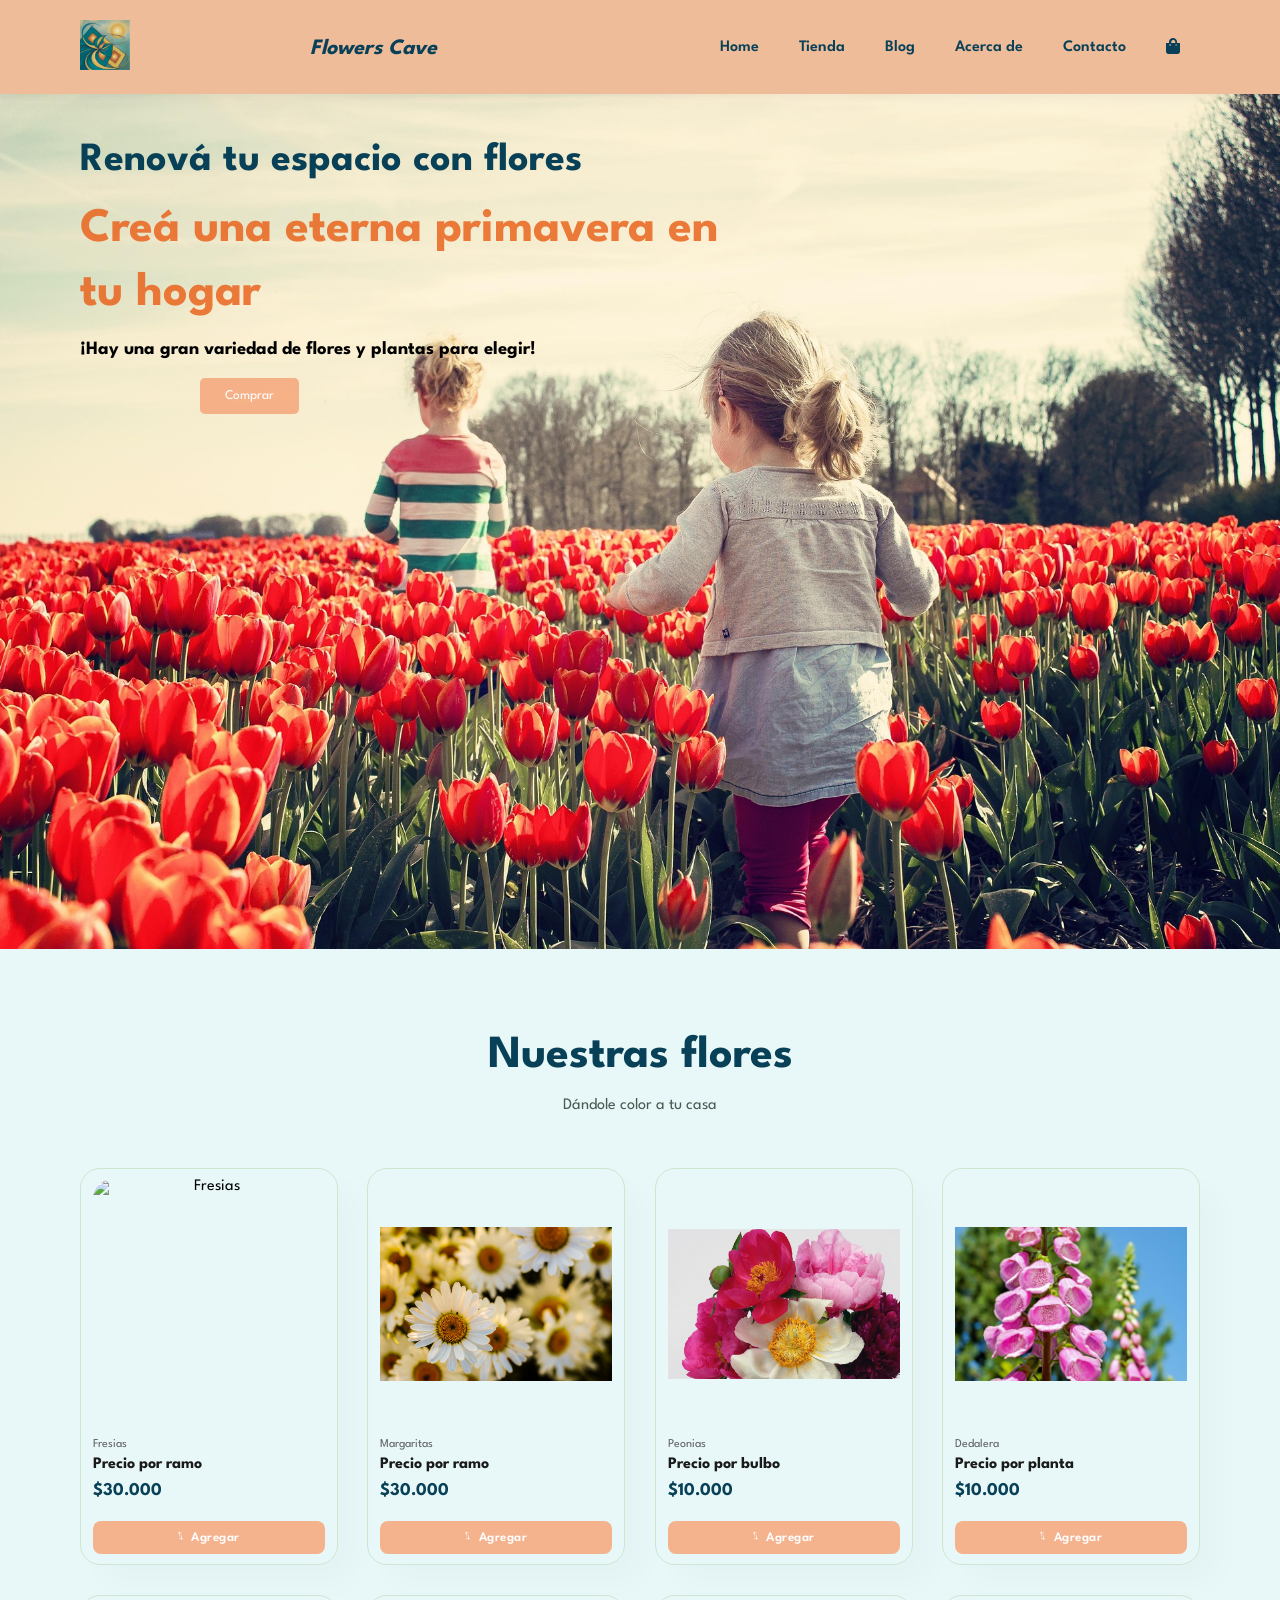
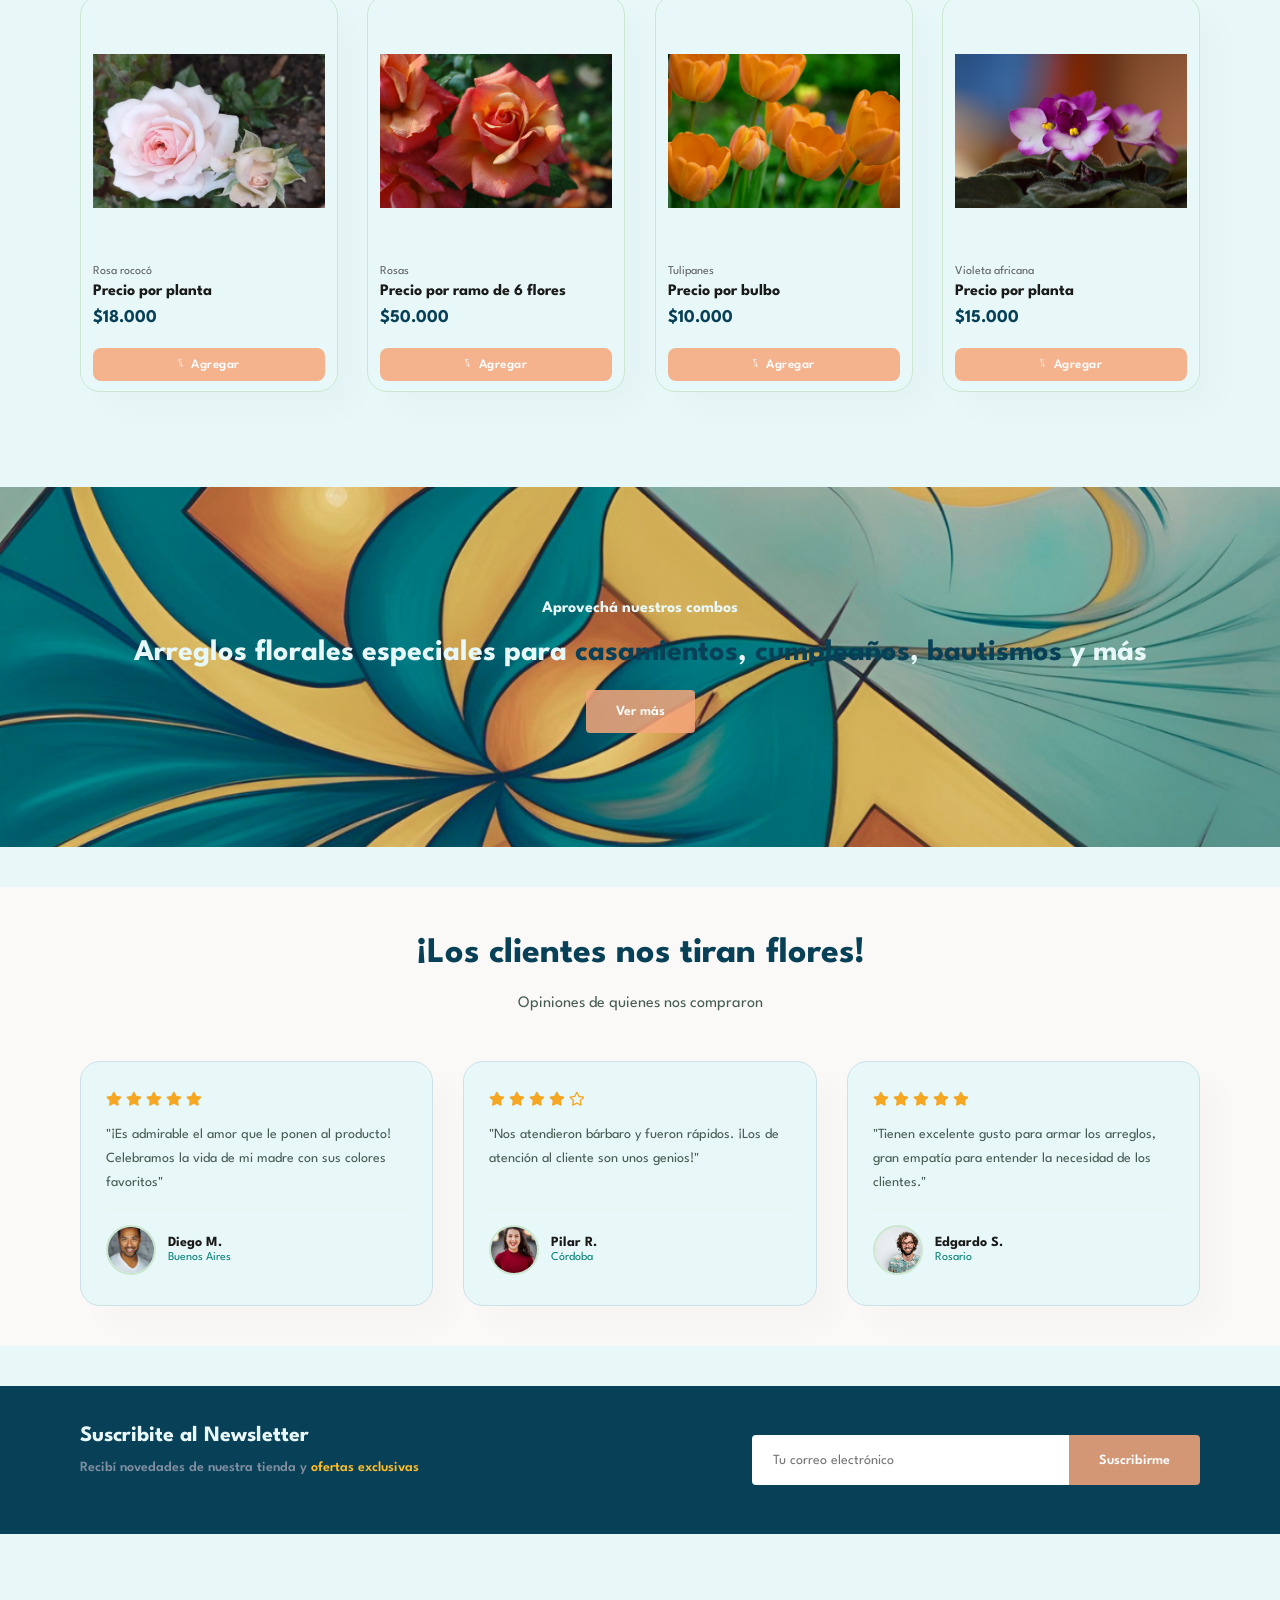
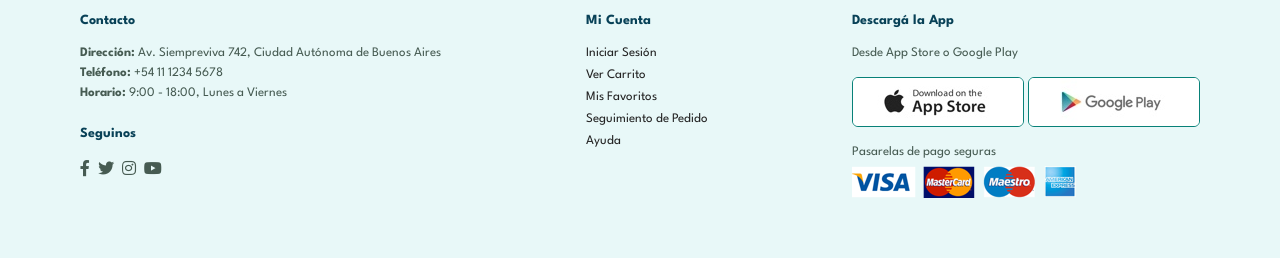
==== index.html @ ef6fa37e "Bueno, mil cambios y mil cosas por arreglar. Voy subiendo parcialmente para que no se pierda" ====
<!DOCTYPE html>
<html lang="es">

<head>
    <meta charset="UTF-8">
    <meta http-equiv="X-UA-Compatible" content="IE=edge">
    <meta name="viewport" content="width=device-width, initial-scale=1.0">
    <link rel="shortcut icon" href="img/favicon_io/favicon-32x32.png" type="image/x-icon">
    <title>Flowers Cave</title>
    <!-- Font Awesome: librería de íconos -->
    <link rel="stylesheet" href="https://pro.fontawesome.com/releases/v5.10.0/css/all.css" />
    <!-- Hoja de estilos principal -->
    <link rel="stylesheet" href="styles.css">
</head>

<body>

    <!-- ==================== HEADER ==================== -->
    <!-- Barra de navegación fija en la parte superior -->
    <header class="header">
        <a href="#">
            <img src="img/solazo.png" class="logo" alt="imagen de sol y viento creada por mm" width="50px" height="50px">
        </a>
        <h2 class="logo-text">Flowers Cave</h2>
        <div>
            <ul id="navbar" class="navbar">
                <li><a href="">Home</a></li>
                <li><a href="#">Tienda</a></li>
                <li><a href="">Blog</a></li>
                <li><a href="">Acerca de</a></li>
                <li><a href="pages/contacto.html">Contacto</a></li>
                <li>
                    <!-- Ícono del carrito de compras -->
                    <a href="./pages/carrito.html">
                        <i class="fa fa-shopping-bag" aria-hidden="true"></i>
                    </a>
                </li>
                <!-- Botón para cerrar el menú en versión mobile -->
                <a href="#" id="close" class="close">
                    <i class="far fa-times" aria-hidden="true"></i>
                </a>
            </ul>
        </div>
        <!-- Versión mobile: ícono hamburguesa -->
        <div class="mobile">
            <a href="pages/carrito.html">
                <i class="fa fa-shopping-bag" aria-hidden="true"></i>
            </a>
            <i id="bar" class="fas fa-outdent"></i>
        </div>
    </header>

    <main>

        <!-- ==================== PORTADA ==================== -->
        <!-- Sección principal con imagen de fondo y llamada a la acción -->
        <section class="portada">
            <div class="portada-content">
                <h2>Renová tu espacio con flores </h2>
                <h1>Creá una eterna primavera en tu hogar</h1>
                <h3>¡Hay una gran variedad de flores y plantas para elegir!</h3>
                <button>Comprar</button>
            </div>
        </section>

        <!-- ==================== PRODUCTOS ==================== -->
        <!-- Sección de productos destacados usando Flexbox -->
        <section class="section-productos section-p1">
            <h2>Nuestras flores</h2>
            <p>Dándole color a tu casa</p>
            <div class="productos-container">

                <!-- Card de producto -->
                <div class="producto">
                    <img src="img/productos/fresia.jpg" alt="Fresias">
                    <div class="producto-descripcion">
                        <span>Fresias</span>
                        <h5>Precio por ramo</h5>
                        <h4>$30.000</h4>
                    </div>
                    <a href="#" class="carrito">
                        <i class="fal fa-shopping-cart"></i> Agregar
                    </a>
                </div>

                <div class="producto">
                    <img src="img/productos/nargaritas.jpg" alt="Margaritas">
                    <div class="producto-descripcion">
                        <span>Margaritas</span>
                        <h5>Precio por ramo</h5>
                        <h4>$30.000</h4>
                    </div>
                    <a href="#" class="carrito">
                        <i class="fal fa-shopping-cart"></i> Agregar
                    </a>
                </div>

                <div class="producto">
                    <img src="img/productos/peonia.jpg" alt="Peonias">
                    <div class="producto-descripcion">
                        <span>Peonias</span>
                        <h5>Precio por bulbo</h5>
                        <h4>$10.000</h4>
                    </div>
                    <a href="#" class="carrito">
                        <i class="fal fa-shopping-cart"></i> Agregar
                    </a>
                </div>

                <div class="producto">
                    <img src="img/productos/dedalera.jpg" alt="flores dedalera">
                    <div class="producto-descripcion">
                        <span>Dedalera</span>
                        <h5>Precio por planta</h5>
                        <h4>$10.000</h4>
                    </div>
                    <a href="#" class="carrito">
                        <i class="fal fa-shopping-cart"></i> Agregar
                    </a>
                </div>

                <div class="producto">
                    <img src="img/productos/roquis1.png" alt="Rosas rococo">
                    <div class="producto-descripcion">
                        <span>Rosa rococó</span>
                        <h5>Precio por planta</h5>
                        <h4>$18.000</h4>
                    </div>
                    <a href="#" class="carrito">
                        <i class="fal fa-shopping-cart"></i> Agregar
                    </a>
                </div>

                <div class="producto">
                    <img src="img/productos/rosas.jpg" alt="Rosas">
                    <div class="producto-descripcion">
                        <span>Rosas</span>
                        <h5>Precio por ramo de 6 flores</h5>
                        <h4>$50.000</h4>
                    </div>
                    <a href="#" class="carrito">
                        <i class="fal fa-shopping-cart"></i> Agregar
                    </a>
                </div>

                <div class="producto">
                    <img src="img/productos/tulips.jpg" alt="Tulipanes">
                    <div class="producto-descripcion">
                        <span>Tulipanes</span>
                        <h5>Precio por bulbo</h5>
                        <h4>$10.000</h4>
                    </div>
                    <a href="#" class="carrito">
                        <i class="fal fa-shopping-cart"></i> Agregar
                    </a>
                </div>

                <div class="producto">
                    <img src="img/productos/violetaaf.jpg" alt="Violeta africana">
                    <div class="producto-descripcion">
                        <span>Violeta africana</span>
                        <h5>Precio por planta</h5>
                        <h4>$15.000</h4>
                    </div>
                    <a href="#" class="carrito">
                        <i class="fal fa-shopping-cart"></i> Agregar
                    </a>
                </div>

            </div>
        </section>

        <!-- ==================== BANNER ==================== -->
        <!-- Sección promocional con imagen de fondo -->
        <section class="banner section-m1">
            <h4>Aprovechá nuestros combos</h4>
            <h2>Arreglos florales especiales para <span>casamientos</span>, <span>cumpleaños</span>, <span>bautismos</span> y más</h2>
            <button>Ver más</button>
        </section>

        <!-- ==================== RESEÑAS ==================== -->
        <!-- Sección de opiniones de clientes usando CSS Grid (3 columnas) -->
        <section class="section-resenias section-p1 section-m1">
            <h2>¡Los clientes nos tiran flores!</h2>
            <p>Opiniones de quienes nos compraron</p>
            <div class="resenias-container">

                <div class="resenia-card">
                    <div class="resenia-estrellas">
                        <i class="fas fa-star"></i>
                        <i class="fas fa-star"></i>
                        <i class="fas fa-star"></i>
                        <i class="fas fa-star"></i>
                        <i class="fas fa-star"></i>
                    </div>
                    <p>"¡Es admirable el amor que le ponen al producto! Celebramos la vida de mi madre con sus colores favoritos"</p>
                    <div class="resenia-autor">
                        <img src="img/people/5.png" alt="Diego M.">
                        <div>
                            <h5>Diego M.</h5>
                            <span>Buenos Aires</span>
                        </div>
                    </div>
                </div>

                <div class="resenia-card">
                    <div class="resenia-estrellas">
                        <i class="fas fa-star"></i>
                        <i class="fas fa-star"></i>
                        <i class="fas fa-star"></i>
                        <i class="fas fa-star"></i>
                        <i class="far fa-star"></i>
                    </div>
                    <p>"Nos atendieron bárbaro y fueron rápidos. ¡Los de atención al cliente son unos genios!"</p>
                    <div class="resenia-autor">
                        <img src="img/people/4.png" alt="Pilar R.">
                        <div>
                            <h5>Pilar R.</h5>
                            <span>Córdoba</span>
                        </div>
                    </div>
                </div>

                <div class="resenia-card">
                    <div class="resenia-estrellas">
                        <i class="fas fa-star"></i>
                        <i class="fas fa-star"></i>
                        <i class="fas fa-star"></i>
                        <i class="fas fa-star"></i>
                        <i class="fas fa-star"></i>
                    </div>
                    <p>"Tienen excelente gusto para armar los arreglos, gran empatía para entender la necesidad de los clientes."</p>
                    <div class="resenia-autor">
                        <img src="img/people/6.png" alt="Edgardo S.">
                        <div>
                            <h5>Edgardo S.</h5>
                            <span>Rosario</span>
                        </div>
                    </div>
                </div>

            </div>
        </section>

                <!-- ==================== NEWSLETTER ==================== -->
        <!-- Sección de suscripción por email -->
        <section class="newsletter section-p1 section-m1">
            <div class="newstext">
                <h4>Suscribite al Newsletter</h4>
                <p>Recibí novedades de nuestra tienda y <span>ofertas exclusivas</span></p>
            </div>
            <div class="form">
                <input type="text" placeholder="Tu correo electrónico">
                <button>Suscribirme</button>
            </div>
        </section>

    </main>

    <!-- ==================== FOOTER ==================== -->
    <!-- Pie de página con información de contacto y enlaces -->
    <footer class="section-p1">
        <div class="col">
            <h4>Contacto</h4>
            <p><strong>Dirección:</strong> Av. Siempreviva 742, Ciudad Autónoma de Buenos Aires</p>
            <p><strong>Teléfono:</strong> +54 11 1234 5678</p>
            <p><strong>Horario:</strong> 9:00 - 18:00, Lunes a Viernes</p>
            <div class="follow">
                <h4>Seguinos</h4>
                <div class="icon">
                    <i class="fab fa-facebook-f"></i>
                    <i class="fab fa-twitter"></i>
                    <i class="fab fa-instagram"></i>
                    <i class="fab fa-youtube"></i>
                </div>
            </div>
        </div>
        <div class="col">
            <h4>Mi Cuenta</h4>
            <a href="#">Iniciar Sesión</a>
            <a href="#">Ver Carrito</a>
            <a href="#">Mis Favoritos</a>
            <a href="#">Seguimiento de Pedido</a>
            <a href="#">Ayuda</a>
        </div>
        <div class="col install">
            <h4>Descargá la App</h4>
            <p>Desde App Store o Google Play</p>
            <div class="row">
                <img src="img/pay/app.jpg" alt="App Store">
                <img src="img/pay/play.jpg" alt="Google Play">
            </div>
            <p>Pasarelas de pago seguras</p>
            <img src="img/pay/pay.png" alt="Métodos de Pago">
        </div>
    </footer>

</body>

</html>
---- styles.css ----
/* ============================================================
   ESTILOS GENERALES
   Fuente, reset de márgenes, paddings y tamaños base
   ============================================================ */

/* Google Fonts - Fuente principal del proyecto */
@import url("https://fonts.googleapis.com/css2?family=Spartan:wght@100;200;300;400;500;600;700;800;900&display=swap");

/* Reset general: elimina márgenes y paddings por defecto del navegador */
* {
    margin: 0;
    padding: 0;
    box-sizing: border-box;
    font-family: "Spartan", sans-serif;
}

html {
    scroll-behavior: smooth;
}

/* Tipografía base */
h1 {
    font-size: 50px;
    line-height: 64px;
    color: #084157;
}

h2 {
    font-size: 46px;
    line-height: 54px;
    color: #084157;
}

h4 {
    font-size: 20px;
    color: #084157;
}

h6 {
    font-weight: 700;
    font-size: 12px;
}

p {
    font-size: 16px;
    color: #465b52;
    margin: 15px 0 20px 0;
}

body {
    width: 100%;
    background-color: #e8f8f8;
}

/* Clases utilitarias de espaciado reutilizadas en varias secciones */
.section-p1 {
    padding: 40px 80px;
}

.section-m1 {
    margin: 40px 0;
}


/* ============================================================
   HEADER Y NAVEGACIÓN
   Barra superior fija con logo y menú
   ============================================================ */

.header {
    display: flex;
    align-items: center;
    justify-content: space-between;
    padding: 20px 80px;
    background-color: #efbc9a;
    box-shadow: 0 5px 15px rgba(0, 0, 0, 0.06);
    /* El header queda fijo en la parte superior al hacer scroll */
    z-index: 999;
    position: sticky;
    top: 0;
    left: 0;
}
.header .logo-text {
    width: 200px;
    height: 50px;
    justify-content: start;
    align-items: start;
    font-size: 22px;
    font-weight: 700;       
    margin-right: 10px; 
    font-style: italic;
}


/* Lista de navegación horizontal */
.navbar {
    display: flex;
    align-items: center;
    justify-content: center;
}

.navbar li {
    list-style: none;
    padding: 0 20px;
}

.navbar a {
    text-decoration: none;
    font-size: 16px;
    font-weight: 600;
    color: #084157;
    transition: 0.3s ease;
}

.navbar a:hover {
    color: #faf3e0;
}

/* Botón hamburguesa - oculto en desktop, visible en mobile */
.mobile {
    display: none;
    align-items: center;
}

/* Botón cerrar menú mobile */
.close {
    display: none;
}

/* Responsive: menú deslizante desde la derecha en pantallas pequeñas */
@media (max-width: 925px) {
    .header {
        padding: 15px 20px;
    }
    .header .logo-text {
        font-size: 18px;
        display: block;
    }
}
@media (max-width: 799px) {
    .header {
        padding: 15px 20px;
    }
    .header .logo-text {
        font-size: 18px;
        display: block;
    }
    .navbar {
        display: flex;
        flex-direction: column;
        align-items: flex-start;
        justify-content: flex-start;
        position: fixed;
        top: 0;
        right: -300px;
        height: 100vh;
        width: 300px;
        background-color: #e3e6f3;
        box-shadow: 0 40px 60px rgba(0, 0, 0, 0.1);
        padding: 80px 0 0 10px;
        transition: 0.3s;
    }

    .navbar li {
        margin-bottom: 25px;
    }

    .mobile {
        display: flex;
        align-items: center;
    }

    .mobile i {
        color: #084157;
        font-size: 24px;
        padding-left: 20px;
    }

    /* Clase que se agrega con JS para mostrar el menú */
    .active {
        right: 0px;
    }

    .close {
        display: initial;
        position: absolute;
        top: 30px;
        left: 30px;
        color: #222;
        font-size: 24px;
    }
}
@media (max-width: 576px) {
    .header {
        padding: 15px 20px;
    }
    .header .logo-text {
        font-size: 18px;
        display: block;
    }
}



/* ============================================================
   PORTADA
   Sección principal con imagen de fondo y texto destacado
   ============================================================ */

.portada {
    background-image: url('img/portada.jpg');
    display: flex;
    align-items: flex-start;
    justify-content: flex-start;
    height: 95vh;
    width: 100%;
    background-size: cover;
    background-position: top 5% center;
    padding: 40px 80px 0px 80px;
    margin-bottom: 40px;
}

.portada .portada-content {
    width: 60%;
    display: flex;
    flex-direction: column;
    align-items: flex-start;
    text-align: left;
    z-index: 1;
}

.portada .portada-content h4 {
    color: #cd8c14;
    margin-bottom: 10px;
    font-size: 1rem;
}

.portada .portada-content h2 {
    color: #084157;
    font-size: 2.5rem;
    margin-bottom: 10px;
}

.portada .portada-content h1 {
    color: #e9651eda;
    font-size: 3rem;
    margin-bottom: 15px;
}

.portada .portada-content p {
    color: #555;
    margin-bottom: 20px;
}

.portada .portada-content button {
    background-color: #f6a67bda;
    color: white;
    margin-top: 20px;
    margin-left: 120px;
    border: none;
    padding: 12px 25px;
    border-radius: 5px;
    cursor: pointer;
    transition: background-color 0.3s ease;
}

.portada .portada-content button:hover {
    background-color: #faf3e0;
}

/* Responsive Portada */
@media (max-width: 1200px) {
    .portada { padding: 0 60px; }
    .portada .portada-content { width: 55%; }
}

@media (max-width: 992px) {
    .portada { height: 85vh; padding: 0 60px; }
    .portada .portada-content { width: 60%; }
    .portada .portada-content h1 { font-size: 2.5rem; }
    .portada .portada-content h2 { font-size: 2.2rem; }
    .portada .portada-content p { font-size: 0.9rem; }
}

@media (max-width: 768px) {
    .portada {
        height: 70vh;
        padding: 0 40px;
        justify-content: center;
        background-position: top center;
    }
    .portada .portada-content {
        width: 80%;
        align-items: center;
        text-align: center;
    }
    .portada .portada-content h4 { font-size: 0.9rem; }
    .portada .portada-content h2 { font-size: 1.8rem; }
    .portada .portada-content h1 { font-size: 2.2rem; }
}

@media (max-width: 576px) {
    .portada { height: 60vh; padding: 0 20px; background-position: 55% center; }
    .portada .portada-content { width: 100%; }
    .portada .portada-content h4 { font-size: 0.8rem; }
    .portada .portada-content h2 { font-size: 1.5rem; }
    .portada .portada-content h1 { font-size: 1.8rem; margin-bottom: 10px; }
    .portada .portada-content p { font-size: 0.8rem; margin-bottom: 15px; }
    .portada .portada-content button { padding: 10px 20px; font-size: 0.9rem; }
}


/* ============================================================
   SECCIÓN PRODUCTOS
   Grilla de cards con imagen, descripción y precio
   Usa Flexbox para distribuir los productos
   ============================================================ */

.section-productos {
    text-align: center;
}

/* Contenedor Flexbox de las cards */
.section-productos .productos-container {
    display: flex;
    justify-content: space-between;
    padding-top: 20px;
    flex-wrap: wrap;
}

/* Card individual de producto */
.section-productos .productos-container .producto {
    width: 23%;
    min-width: 250px;
    margin: 15px 0;
    padding: 10px 12px;
    border-radius: 20px;
    border: 1px solid #cce7d0;
    cursor: pointer;
    box-shadow: 20px 20px 30px rgba(0, 0, 0, 0.02);
    transition: 0.8s ease;
    position: relative;
    display: flex;
    flex-direction: column;
}

.section-productos .productos-container .producto img {
    width: 100%;
    border-radius: 20px;
    height: 250px;
    object-fit: contain;
    display: block;
}

/* Descripción dentro de la card */
.section-productos .productos-container .producto .producto-descripcion {
    text-align: start;
    padding: 10px 0;
    min-height: 80px;
    display: flex;
    flex-direction: column;
    justify-content: flex-start;
    flex-grow: 1;
}

.section-productos .productos-container .producto .producto-descripcion span {
    color: #606063;
    font-size: 12px;
}

.section-productos .productos-container .producto .producto-descripcion h5 {
    padding-top: 7px;
    color: #1a1a1a;
    font-size: 16px;
}

/* Precio del producto */
.section-productos .productos-container .producto .producto-descripcion h4 {
    padding-top: 7px;
    font-size: 18px;
    font-weight: 700;
    color: #084157;
    margin-top: auto;
}

/* Efecto hover en la card */
.section-productos .productos-container .producto:hover {
    box-shadow: 20px 20px 30px rgba(0, 0, 0, 0.15);
}

/* Botón agregar al carrito */
.section-productos .productos-container .producto .carrito {
    display: flex;
    align-items: center;
    justify-content: center;
    gap: 8px;
    width: 100%;
    padding: 10px 0;
    margin-top: 12px;
    border-radius: 8px;
    background-color: #f6a67bda;
    color: #fff;
    font-size: 13px;
    font-weight: 600;
    text-decoration: none;
    letter-spacing: 0.5px;
    transition: background-color 0.3s ease;
}

.section-productos .productos-container .producto .carrito:hover {
    background-color: #faf3e0;
}

/* Responsive Productos */
@media (max-width: 1200px) {
    .section-productos .productos-container { justify-content: space-around; }
    .section-productos .productos-container .producto { margin: 15px 10px; }
}

@media (max-width: 992px) {
    .section-productos h2 { font-size: 1.8rem; }
    .section-productos p { font-size: 0.9rem; }
    .section-productos .productos-container .producto { width: 30%; min-width: 220px; }
}

@media (max-width: 768px) {
    .section-productos .productos-container .producto { width: 45%; min-width: 200px; }
    .section-productos .productos-container { justify-content: space-between; }
}

@media (max-width: 576px) {
    .section-productos { padding: 20px 10px; }
    .section-productos h2 { font-size: 1.5rem; }
    .section-productos .productos-container .producto { width: 100%; min-width: unset; margin: 10px 0; }
    .section-productos .productos-container .producto .producto-descripcion h5 { font-size: 13px; }
}


/* ============================================================
   BANNER
   Sección con imagen de fondo y texto promocional
   ============================================================ */

.banner {
    width: 100%;
    height: 40vh;
    background-image: url(img/banner/solazo_largo.png);
    background-repeat: no-repeat;
    background-size: cover;
    background-position: center;
    display: flex;
    flex-direction: column;
    justify-content: center;
    align-items: center;
    text-align: center;
}

.banner h4 {
    color: #e8f8f8;
    font-size: 16px;
}

.banner h2 {
    color: #e8f8f8;
    font-size: 30px;
    padding: 10px 0;
}

.banner span {
    color: #084157;
}

.banner button {
    font-size: 14px;
    font-weight: 600;
    padding: 15px 30px;
    color: white;
    background-color: #f6a67bda;
    border-radius: 4px;
    cursor: pointer;
    border: none;
    outline: none;
    transition: 0.2s;
}

.banner button:hover {
    background: #faf3e0;
    color: #fff;
}
/* Responsive Banner */
@media (max-width: 1200px) {
    .banner { padding: 0 60px; }
    .banner h2 { font-size: 28px; }
}

@media (max-width: 992px) {
    .banner { height: 35vh; }
    .banner h2 { font-size: 26px; }
}

@media (max-width: 768px) {
    .banner { height: 30vh; padding: 0 20px; }
    .banner h4 { font-size: 14px; }
    .banner h2 { font-size: 22px; }
    .banner button { padding: 12px 20px; }
}

@media (max-width: 576px) {
    .banner { height: 30vh; }
    .banner h4 { font-size: 12px; }
    .banner h2 { font-size: 18px; }
    .banner button { padding: 10px 15px; font-size: 12px; }
}


/* ============================================================
   NEWSLETTER
   Sección de suscripción con fondo oscuro e input de email
   ============================================================ */

.newsletter {
    display: flex;
    justify-content: space-between;
    flex-wrap: wrap;
    align-items: center;
    background-image: url("img/banner/b14.png");
    background-repeat: no-repeat;
    background-position: 20% 30%;
    background-color: #084157;
}

.newsletter h4 {
    font-size: 22px;
    font-weight: 700;
    color: #e8f8f8;
}

.newsletter p {
    font-size: 14px;
    font-weight: 600;
    color: #818ea0;
}

.newsletter p span {
    color: #ffbd27;
}

/* Formulario de suscripción */
.newsletter .form {
    display: flex;
    width: 40%;
}

.newsletter .form input {
    height: 3.125rem;
    padding: 0 1.25rem;
    font-size: 14px;
    width: 100%;
    border: 1px solid transparent;
    border-radius: 4px 0 0 4px;
    outline: none;
}

.newsletter .form button {
    font-size: 14px;
    font-weight: 600;
    padding: 15px 30px;
    color: #fff;
    background-color: #f6a67bda;
    white-space: nowrap;
    border-radius: 0 4px 4px 0;
    cursor: pointer;
    border: none;
    outline: none;
    transition: 0.2s;
}
.newsletter .form button:hover {
    background-color: #faf3e0;
    color: #fff;
}
/* Responsive Newsletter */
@media (max-width: 1200px) {
    .newsletter { padding: 40px 60px; }
    .newsletter .form { width: 45%; }
}

@media (max-width: 992px) {
    .newsletter .form { width: 80%; }
}

@media (max-width: 768px) {
    .newsletter { flex-direction: column; align-items: flex-start; }
    .newsletter .newstext { margin-bottom: 20px; width: 100%; }
}

@media (max-width: 576px) {
    .newsletter { padding: 20px 10px; }
    .newsletter h4 { font-size: 18px; }
    .newsletter .form { width: 100%; }
    .newsletter .form button { padding: 12px 15px; }
}


/* ============================================================
   FOOTER
   Pie de página con columnas de información
   ============================================================ */

footer {
    display: flex;
    flex-wrap: wrap;
    justify-content: space-between;
}

footer .col {
    display: flex;
    flex-direction: column;
    align-items: flex-start;
    margin-bottom: 20px;
}

footer h4 {
    font-size: 14px;
    padding-bottom: 20px;
}

footer p {
    font-size: 13px;
    margin: 0 0 8px 0;
}

footer a {
    font-size: 13px;
    text-decoration: none;
    color: #222;
    margin-bottom: 10px;
}

footer .follow {
    margin-top: 20px;
}

footer .follow i {
    color: #465b52;
    padding-right: 4px;
    cursor: pointer;
}

/* Imágenes de tiendas de apps */
footer .install .row img {
    margin: 10px 0 15px 0;
    border: 1px solid #088178;
    border-radius: 6px;
}

footer .follow i:hover,
footer a:hover {
    color: #088178;
}

footer .copyright {
    width: 100%;
    text-align: center;
}

/* Responsive Footer */
@media (max-width: 1200px) {
    footer { padding: 40px 60px; }
    footer .col { padding-right: 20px; }
}

@media (max-width: 992px) {
    footer { padding: 40px 20px; }
    footer .col { width: 45%; margin-bottom: 25px; }
}

@media (max-width: 768px) {
    footer .col { width: 48%; }
    footer .copyright { margin-top: 20px; }
}

@media (max-width: 576px) {
    footer { flex-direction: column; }
    footer .col { width: 100%; margin-bottom: 30px; }
    footer .copyright { margin-top: 10px; font-size: 13px; }
}


/* ============================================================
   SECCIÓN RESEÑAS
   Opiniones de clientes usando CSS Grid de 3 columnas
   ============================================================ */

.section-resenias {
    text-align: center;
    background-color: #faf9f8;
}

.section-resenias h2 {
    font-size: 36px;
    color: #084157;
}

.section-resenias > p {
    color: #465b52;
    margin-bottom: 30px;
}

/* Grid de 3 columnas para las cards */
.resenias-container {
    display: grid;
    grid-template-columns: repeat(3, 1fr);
    gap: 30px;
    padding-top: 20px;
}

/* Card individual de reseña */
.resenia-card {
    background-color: #e8f8f8;
    border: 1px solid #cce0e7;
    border-radius: 20px;
    padding: 30px 25px;
    box-shadow: 20px 20px 30px rgba(0, 0, 0, 0.02);
    transition: 0.3s ease;
    text-align: left;
    display: flex;
    flex-direction: column;
    gap: 15px;
}

.resenia-card:hover {
    box-shadow: 20px 20px 30px rgba(0, 0, 0, 0.1);
    transform: translateY(-4px);
}

/* Estrellas de calificación */
.resenia-estrellas i {
    color: #f5a623;
    font-size: 14px;
}

.resenia-card > p {
    font-size: 14px;
    color: #465b52;
    line-height: 1.7;
    margin: 0;
    flex-grow: 1;
}

/* Datos del autor de la reseña */
.resenia-autor {
    display: flex;
    align-items: center;
    gap: 12px;
    border-top: 1px solid #e8f5e9;
    padding-top: 15px;
    margin-top: auto;
}

.resenia-autor img {
    width: 50px;
    height: 50px;
    border-radius: 50%;
    object-fit: cover;
    border: 2px solid #cce7d0;
}

.resenia-autor h5 {
    font-size: 14px;
    font-weight: 700;
    color: #1a1a1a;
    margin: 0;
}

.resenia-autor span {
    font-size: 12px;
    color: #088178;
}

/* Responsive Reseñas */
@media (max-width: 992px) {
    .resenias-container {
        grid-template-columns: repeat(2, 1fr);
    }
}

@media (max-width: 576px) {
    .section-resenias { padding: 20px 15px; }
    .section-resenias h2 { font-size: 26px; }
    .resenias-container {
        grid-template-columns: 1fr;
        gap: 20px;
    }
}
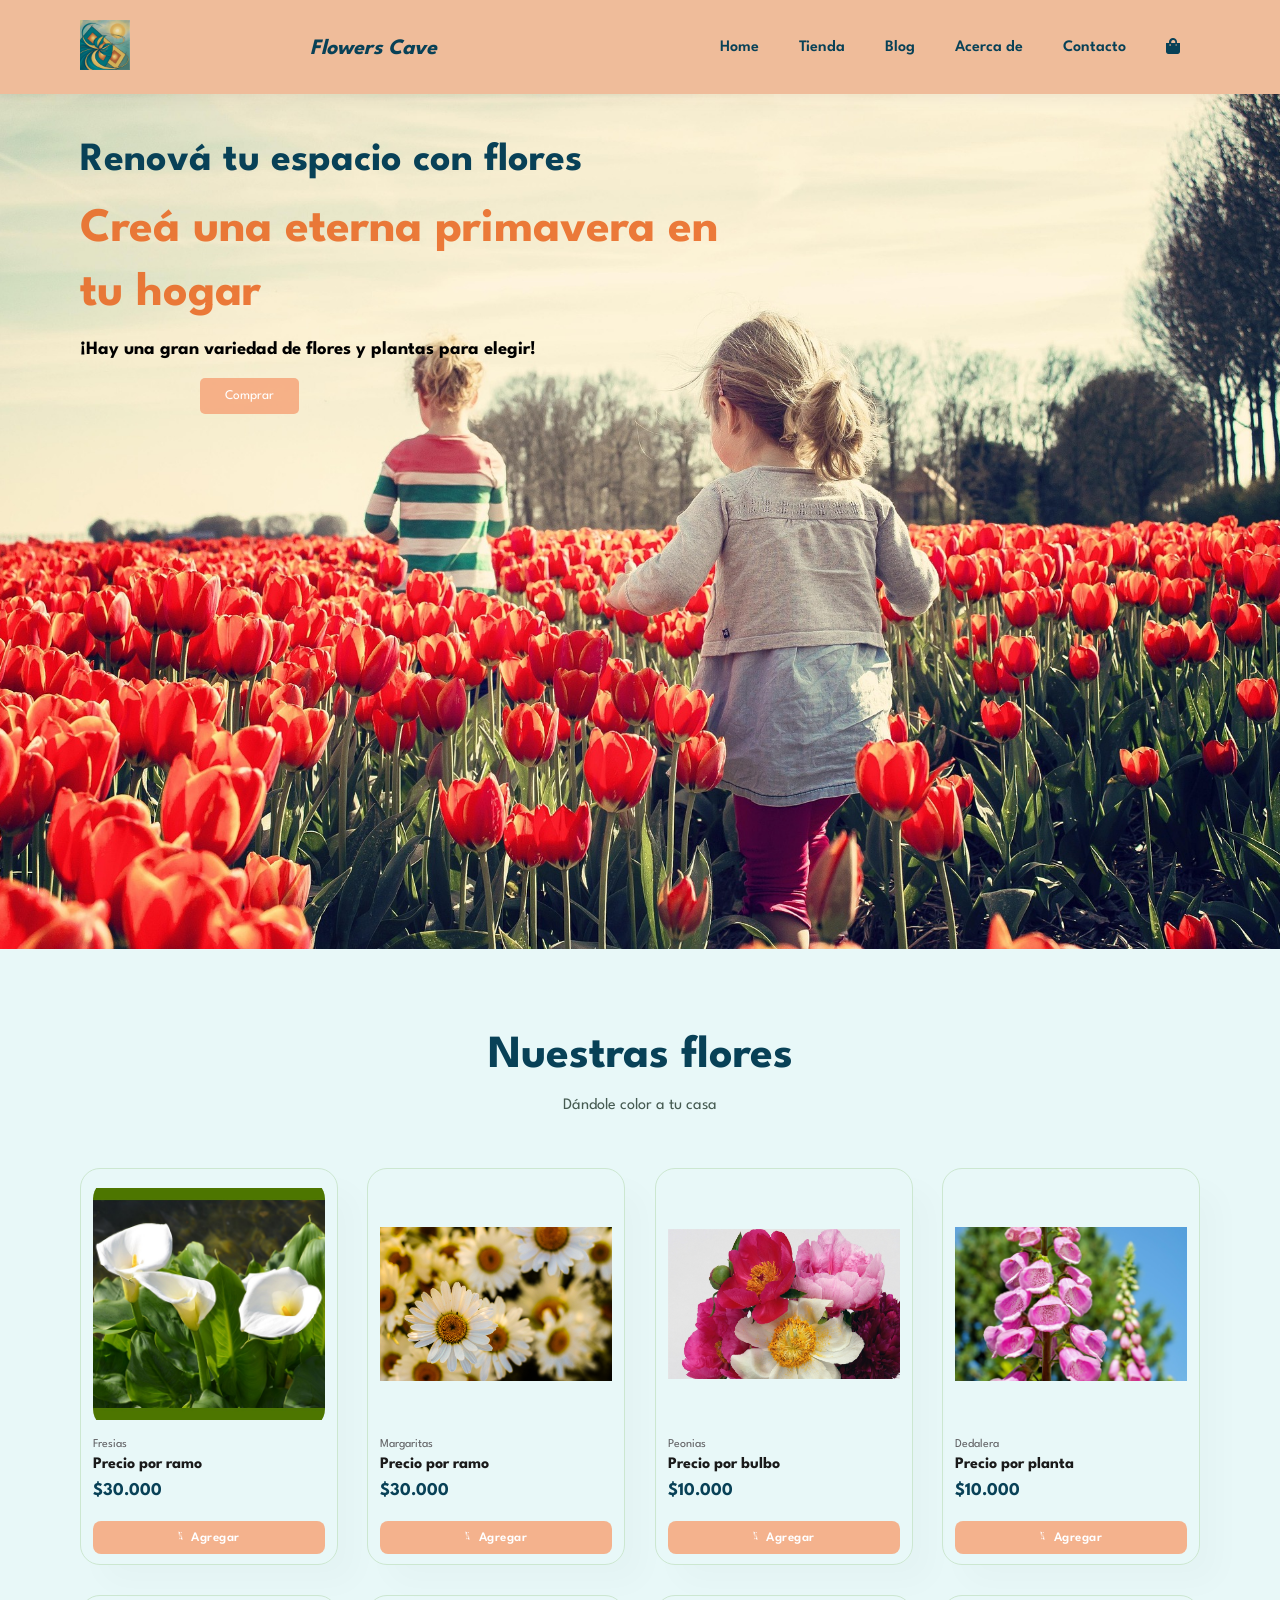
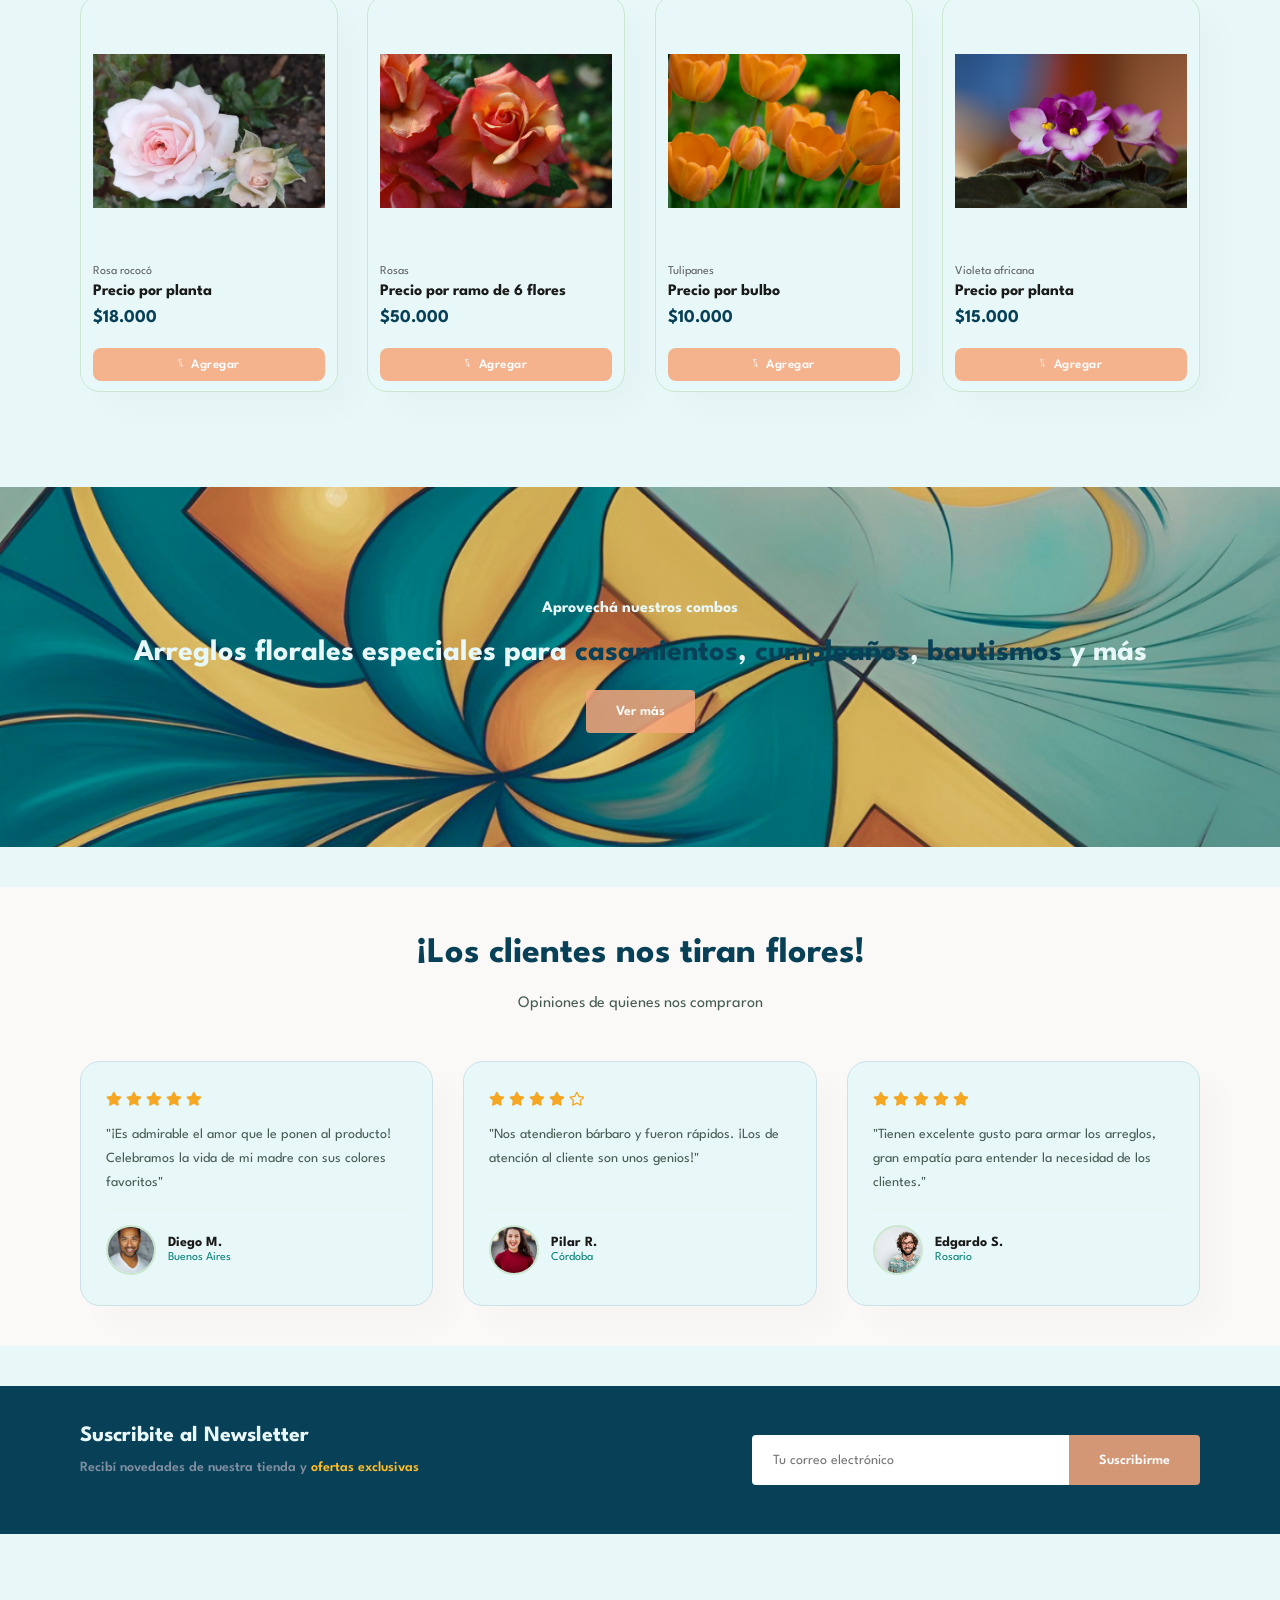
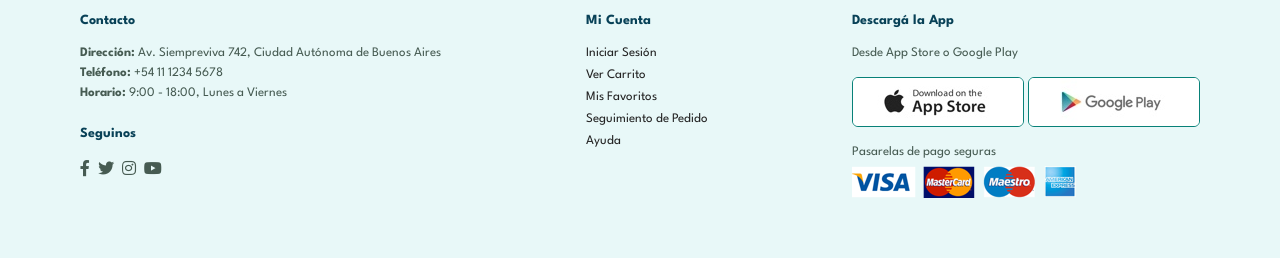
==== commit f1a349e9: "arreglando styles" ====
--- a/index.html
+++ b/index.html
@@ -72,7 +72,7 @@
 
                 <!-- Card de producto -->
                 <div class="producto">
-                    <img src="img/productos/fresia.jpg" alt="Fresias">
+                    <img src="img/productos/calas.jpg" alt="Fresias">
                     <div class="producto-descripcion">
                         <span>Fresias</span>
                         <h5>Precio por ramo</h5>
@@ -84,7 +84,7 @@
                 </div>
 
                 <div class="producto">
-                    <img src="img/productos/nargaritas.jpg" alt="Margaritas">
+                    <img src="img/productos/margaritas.jpg" alt="Margaritas">
                     <div class="producto-descripcion">
                         <span>Margaritas</span>
                         <h5>Precio por ramo</h5>
@@ -120,7 +120,7 @@
                 </div>
 
                 <div class="producto">
-                    <img src="img/productos/roquis1.png" alt="Rosas rococo">
+                    <img src="img/productos/rococo.png" alt="Rosas rococo">
                     <div class="producto-descripcion">
                         <span>Rosa rococó</span>
                         <h5>Precio por planta</h5>
@@ -144,7 +144,7 @@
                 </div>
 
                 <div class="producto">
-                    <img src="img/productos/tulips.jpg" alt="Tulipanes">
+                    <img src="img/productos/tulipanes.jpg" alt="Tulipanes">
                     <div class="producto-descripcion">
                         <span>Tulipanes</span>
                         <h5>Precio por bulbo</h5>
@@ -156,7 +156,7 @@
                 </div>
 
                 <div class="producto">
-                    <img src="img/productos/violetaaf.jpg" alt="Violeta africana">
+                    <img src="img/productos/violetas_africanas.jpg" alt="Violeta africana">
                     <div class="producto-descripcion">
                         <span>Violeta africana</span>
                         <h5>Precio por planta</h5>
--- a/styles.css
+++ b/styles.css
@@ -60,7 +60,6 @@
 .section-m1 {
     margin: 40px 0;
 }
-
 
 /* ============================================================
    HEADER Y NAVEGACIÓN
@@ -126,6 +125,111 @@
 .close {
     display: none;
 }
+
+/* toast */
+.toast-custom {
+    position: fixed;
+    bottom: 24px;
+    right: 24px;
+    background-color: #088178;
+    color: #fff;
+    padding: 14px 20px;
+    border-radius: 8px;
+    font-family: "Spartan", sans-serif;
+    font-size: 14px;
+    font-weight: 600;
+    display: flex;
+    align-items: center;
+    gap: 16px;
+    box-shadow: 0 4px 12px rgba(0,0,0,0.15);
+    z-index: 9999;
+    opacity: 0;
+    pointer-events: none;
+    transition: opacity 0.3s ease;
+}
+
+.toast-custom.visible {
+    opacity: 1;
+    pointer-events: all;
+}
+
+.toast-custom button {
+    background: none;
+    border: none;
+    color: #fff;
+    font-size: 16px;
+    cursor: pointer;
+    line-height: 1;
+    padding: 0;
+}
+
+/* Modal */
+
+.modal-overlay {
+    position: fixed;
+    inset: 0;
+    background-color: rgba(0, 0, 0, 0.5);
+    display: flex;
+    align-items: center;
+    justify-content: center;
+    z-index: 9999;
+    opacity: 0;
+    pointer-events: none;
+    transition: opacity 0.3s ease;
+}
+
+.modal-overlay.visible {
+    opacity: 1;
+    pointer-events: all;
+}
+
+.modal-custom {
+    background: #fff;
+    border-radius: 16px;
+    padding: 30px;
+    max-width: 480px;
+    width: 90%;
+    text-align: center;
+    position: relative;
+}
+
+.modal-custom img {
+    height: 200px;
+    object-fit: contain;
+    margin-bottom: 16px;
+}
+
+.modal-custom h5 {
+    font-size: 16px;
+    font-weight: 700;
+    color: #1a1a1a;
+    margin-bottom: 10px;
+}
+
+.modal-custom p {
+    font-size: 13px;
+    color: #465b52;
+    line-height: 1.6;
+    margin-bottom: 16px;
+}
+
+.modal-custom h4 {
+    font-size: 20px;
+    font-weight: 700;
+    color: #088178;
+}
+
+.modal-cerrar {
+    position: absolute;
+    top: 14px;
+    right: 16px;
+    background: none;
+    border: none;
+    font-size: 18px;
+    cursor: pointer;
+    color: #222;
+}
+
 
 /* Responsive: menú deslizante desde la derecha en pantallas pequeñas */
 @media (max-width: 925px) {
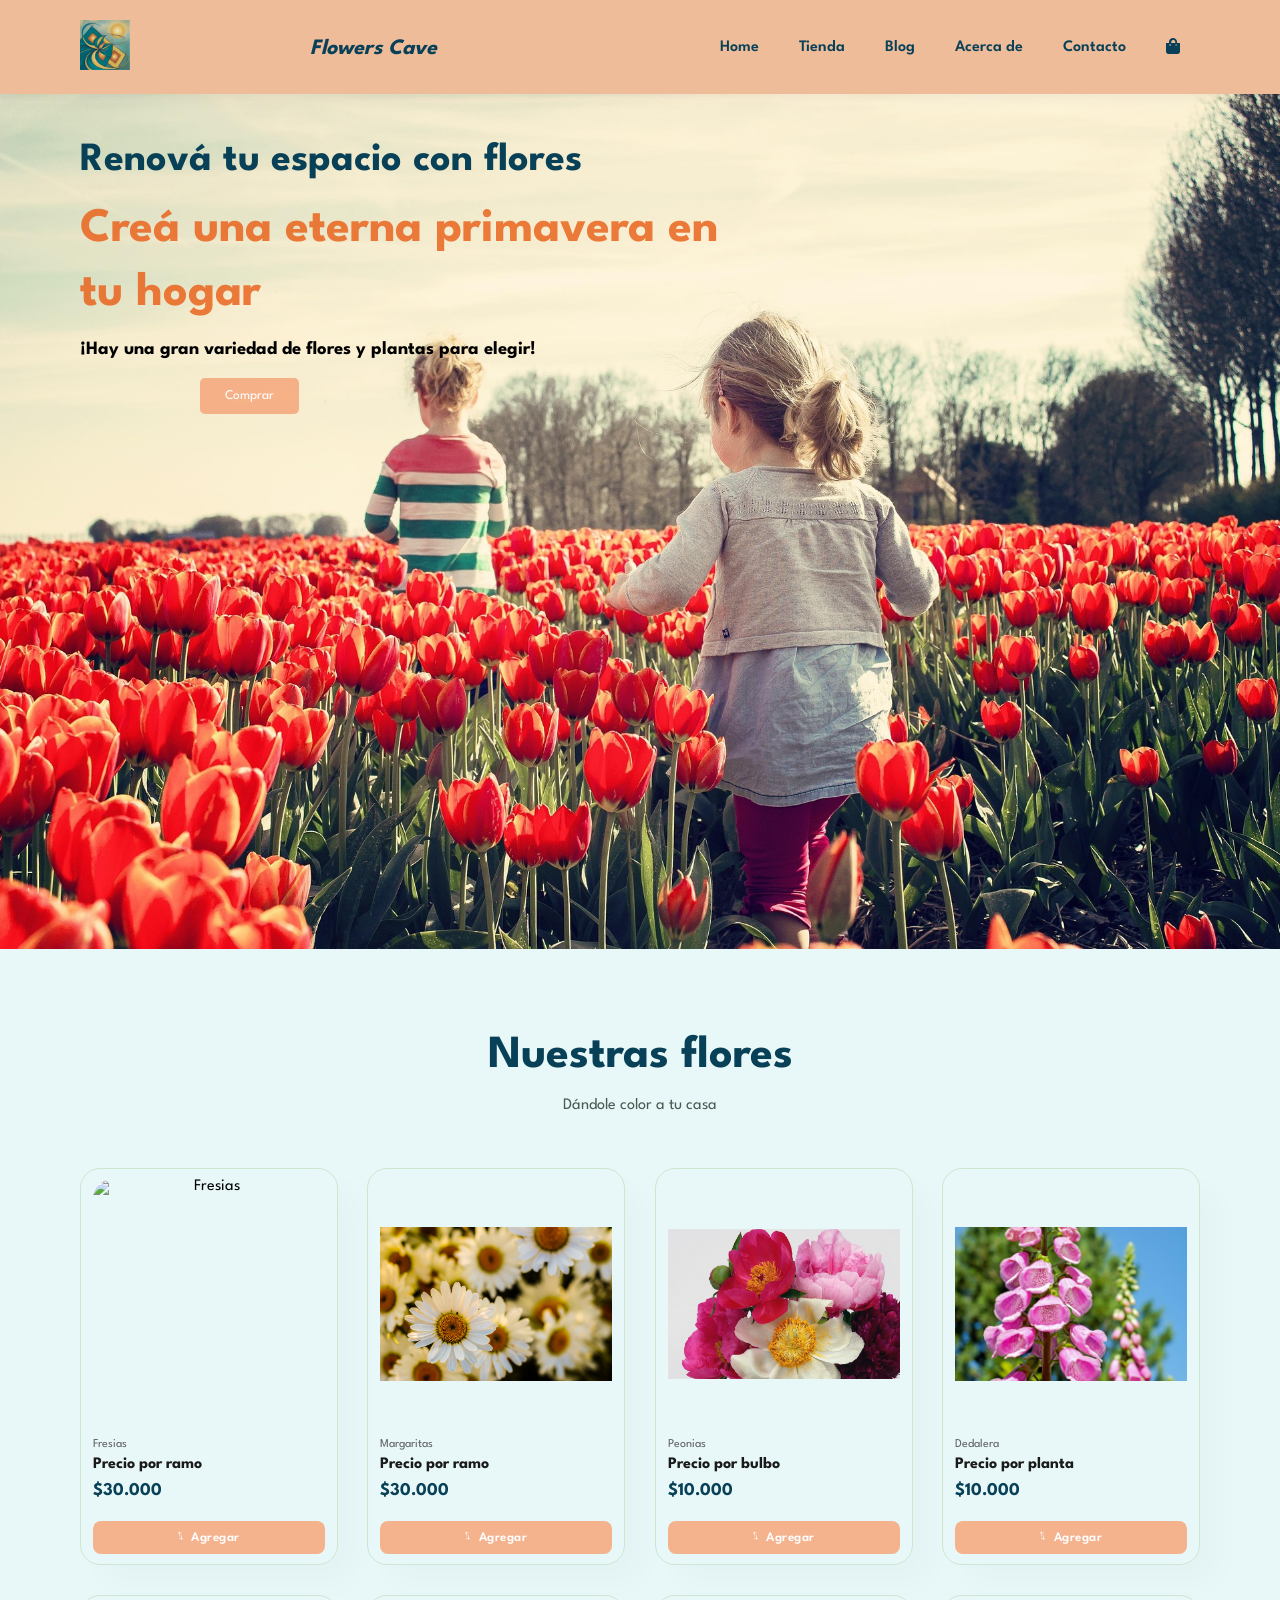
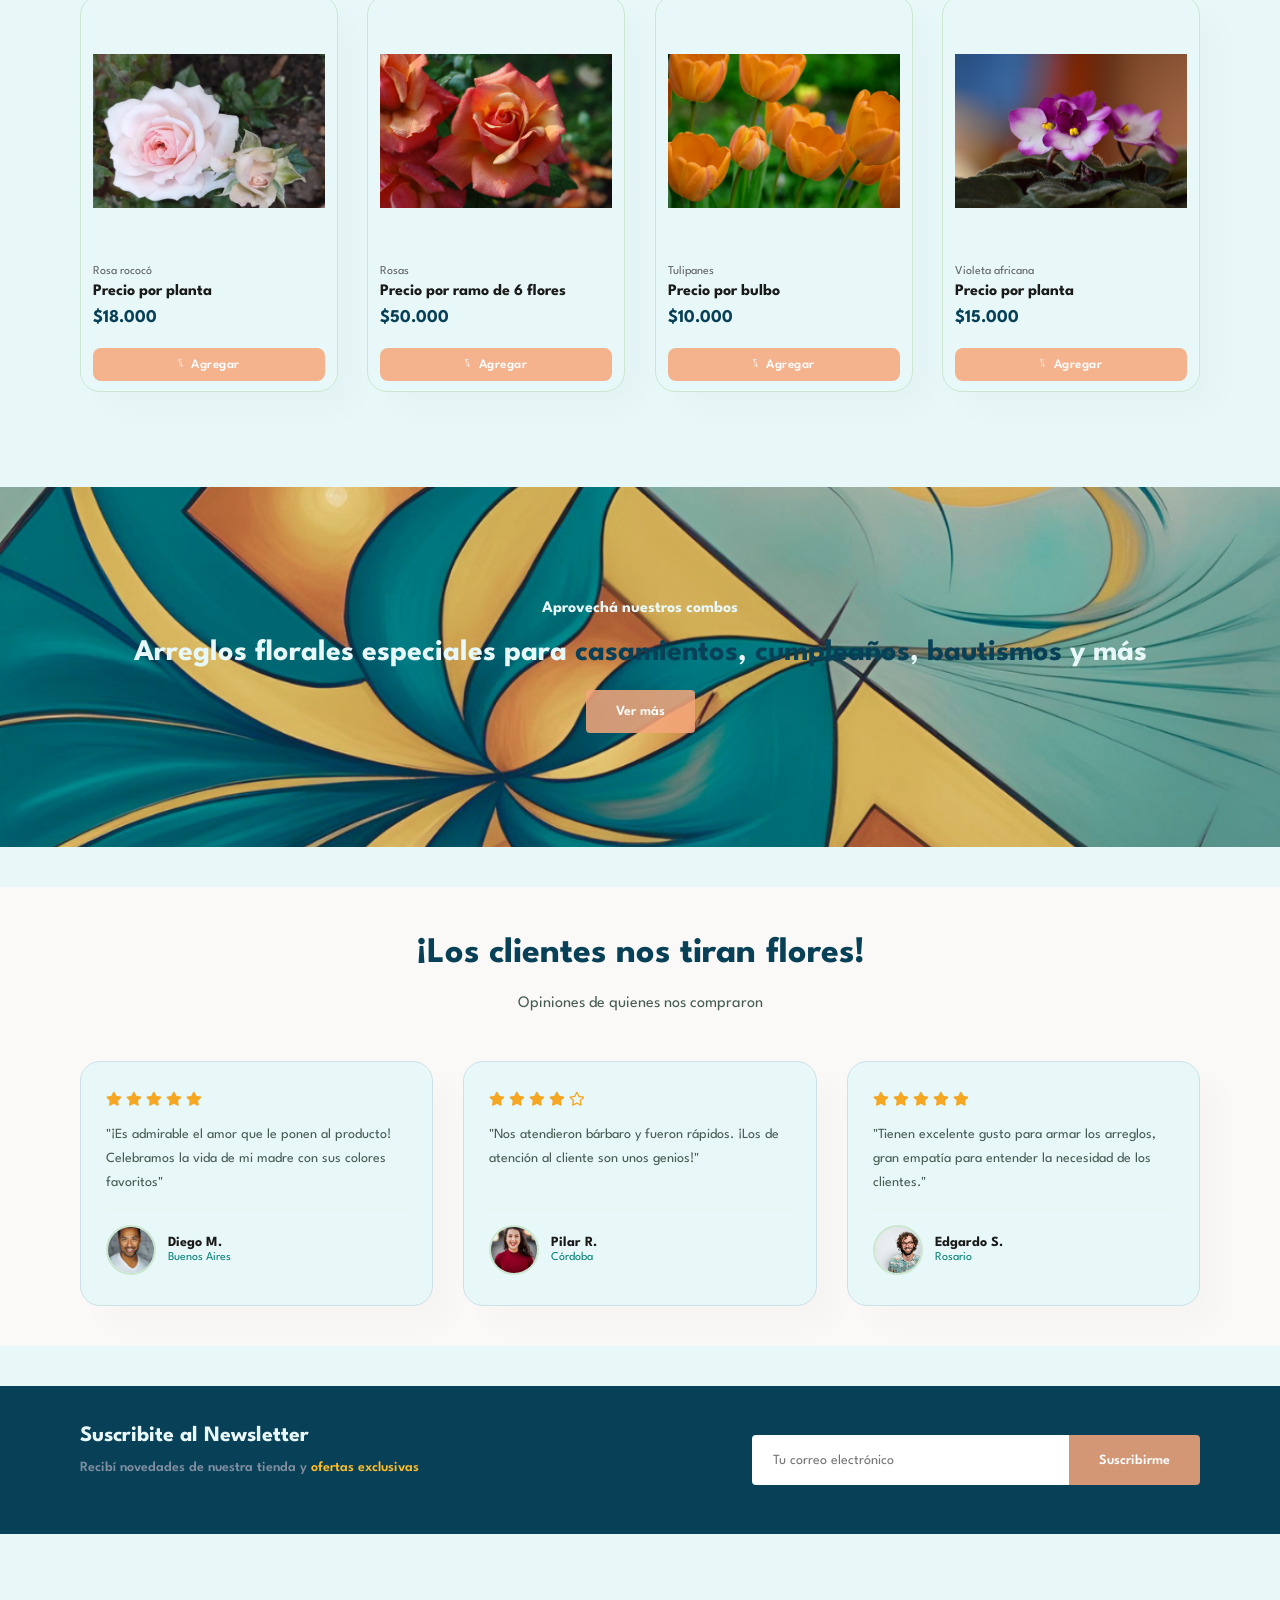
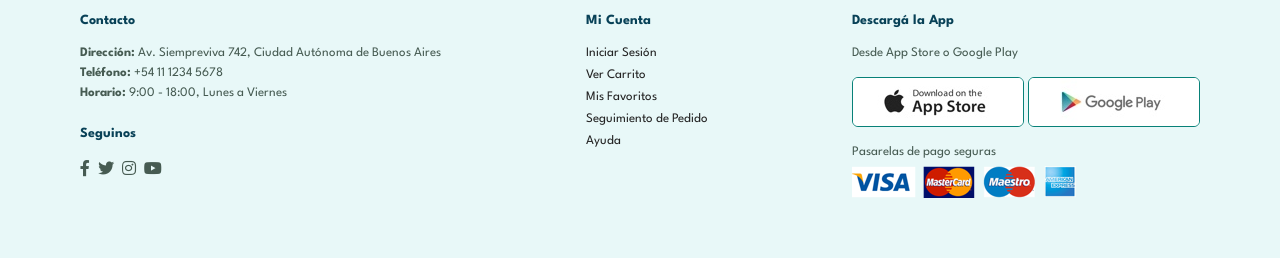
==== commit 1e0bf890: "enlazando la tienda con el home, arreglando una imagen" ====
--- a/index.html
+++ b/index.html
@@ -25,7 +25,7 @@
         <div>
             <ul id="navbar" class="navbar">
                 <li><a href="">Home</a></li>
-                <li><a href="#">Tienda</a></li>
+                <li><a href="pages/tienda.html">Tienda</a></li>
                 <li><a href="">Blog</a></li>
                 <li><a href="">Acerca de</a></li>
                 <li><a href="pages/contacto.html">Contacto</a></li>
@@ -72,7 +72,7 @@
 
                 <!-- Card de producto -->
                 <div class="producto">
-                    <img src="img/productos/calas.jpg" alt="Fresias">
+                    <img src="img/productos/fresia.jpg" alt="Fresias">
                     <div class="producto-descripcion">
                         <span>Fresias</span>
                         <h5>Precio por ramo</h5>
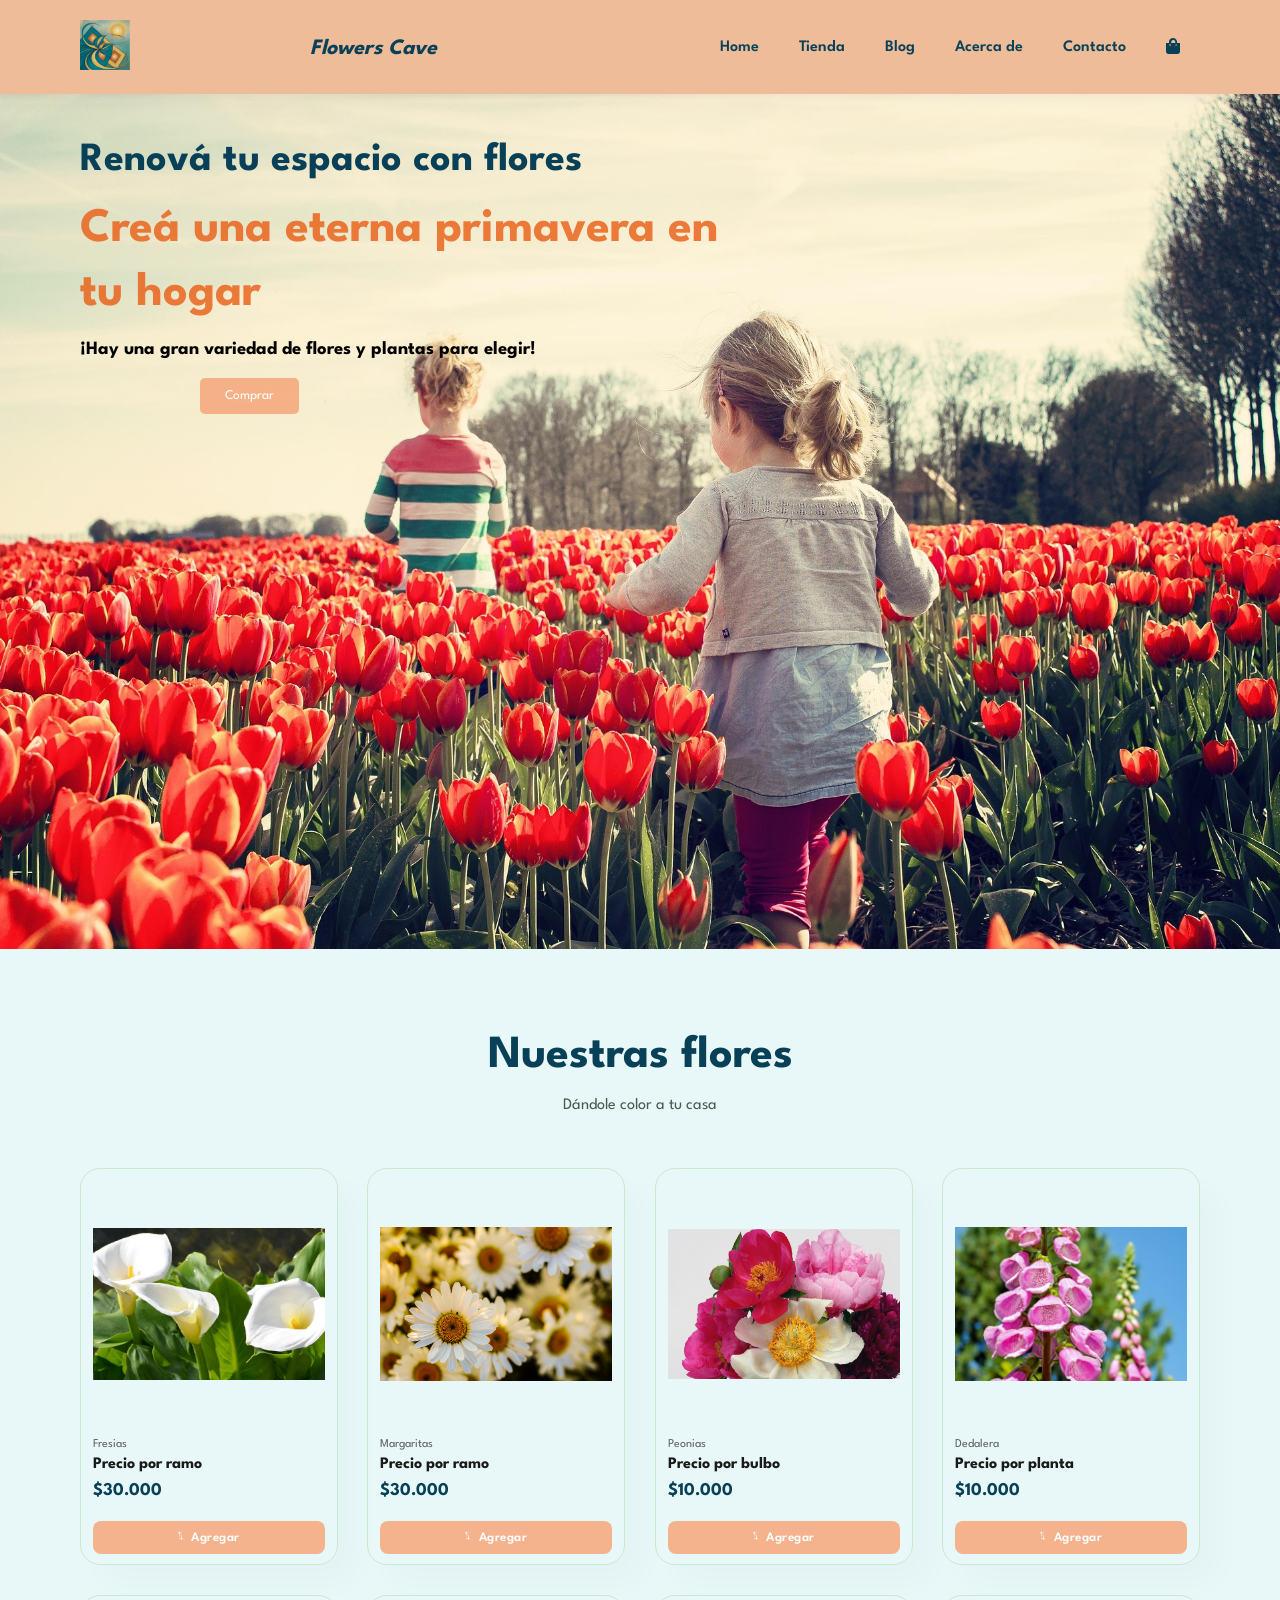
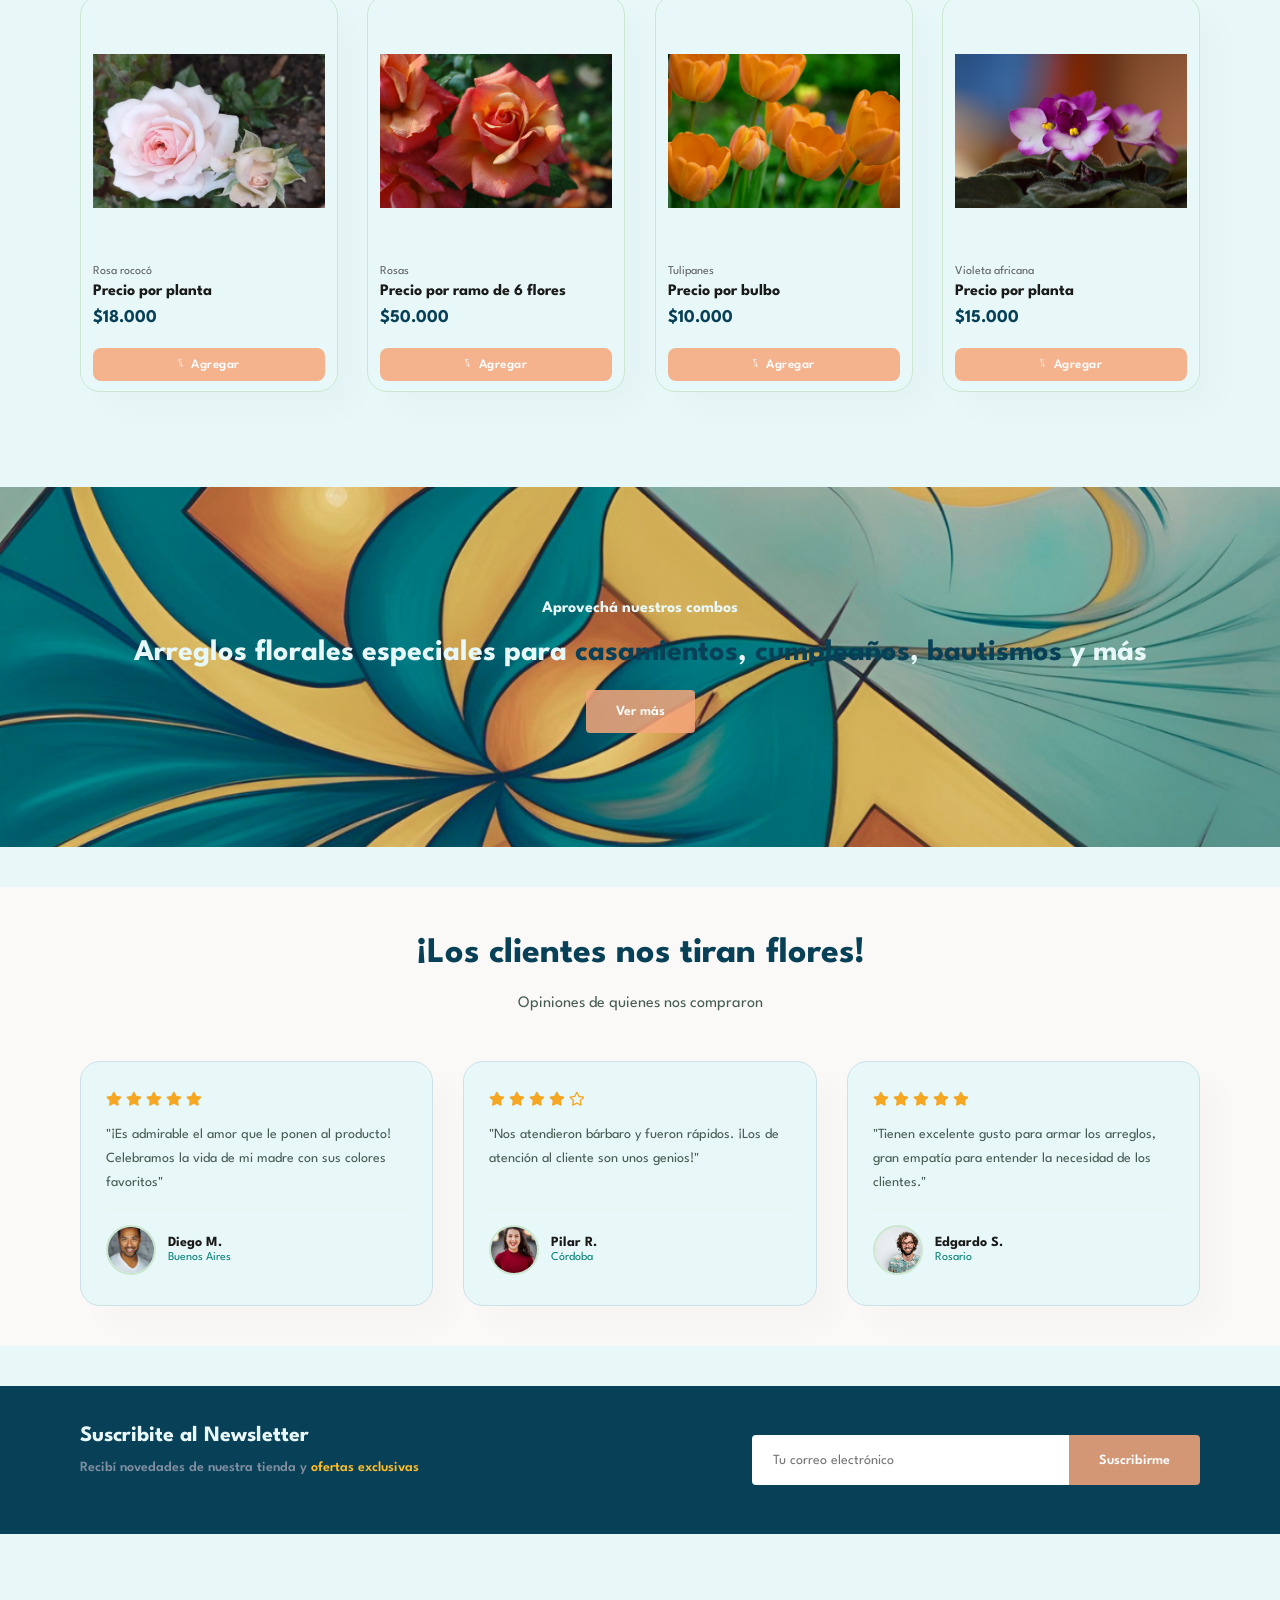
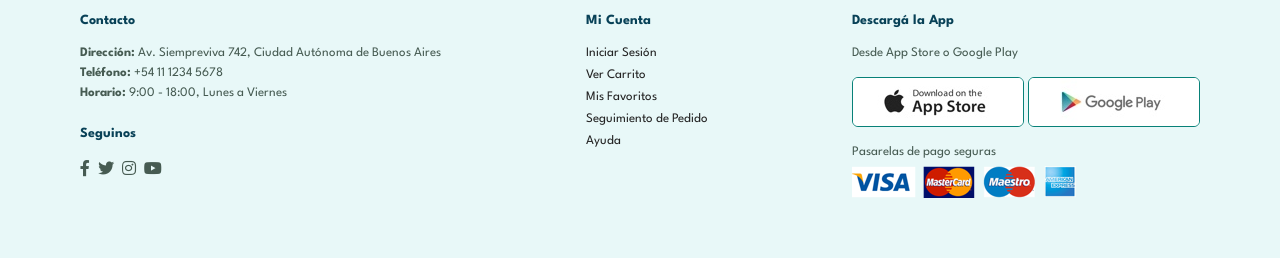
==== commit e6dd2f00: "jugando un poco con el fetch y el .json" ====
--- a/index.html
+++ b/index.html
@@ -72,7 +72,7 @@
 
                 <!-- Card de producto -->
                 <div class="producto">
-                    <img src="img/productos/fresia.jpg" alt="Fresias">
+                    <img src="img/productos/calas.jpg" alt="Fresias">
                     <div class="producto-descripcion">
                         <span>Fresias</span>
                         <h5>Precio por ramo</h5>
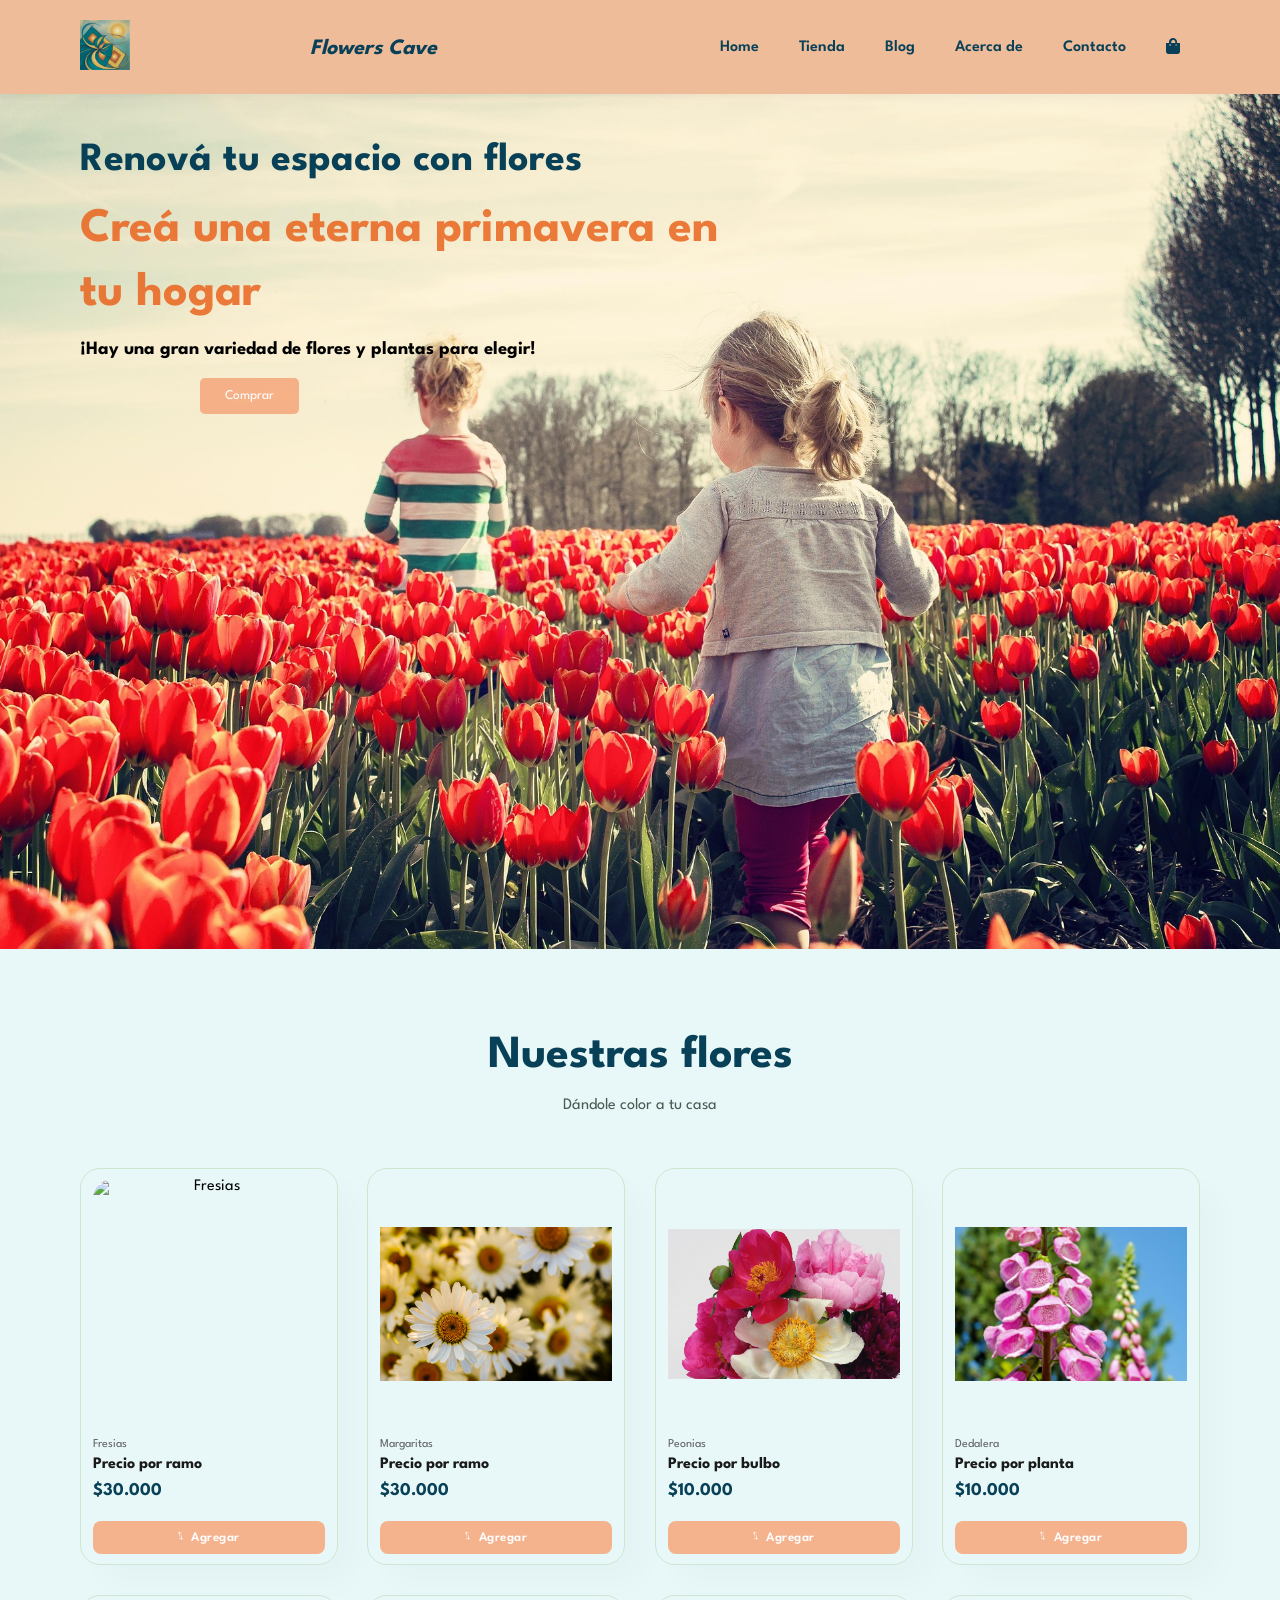
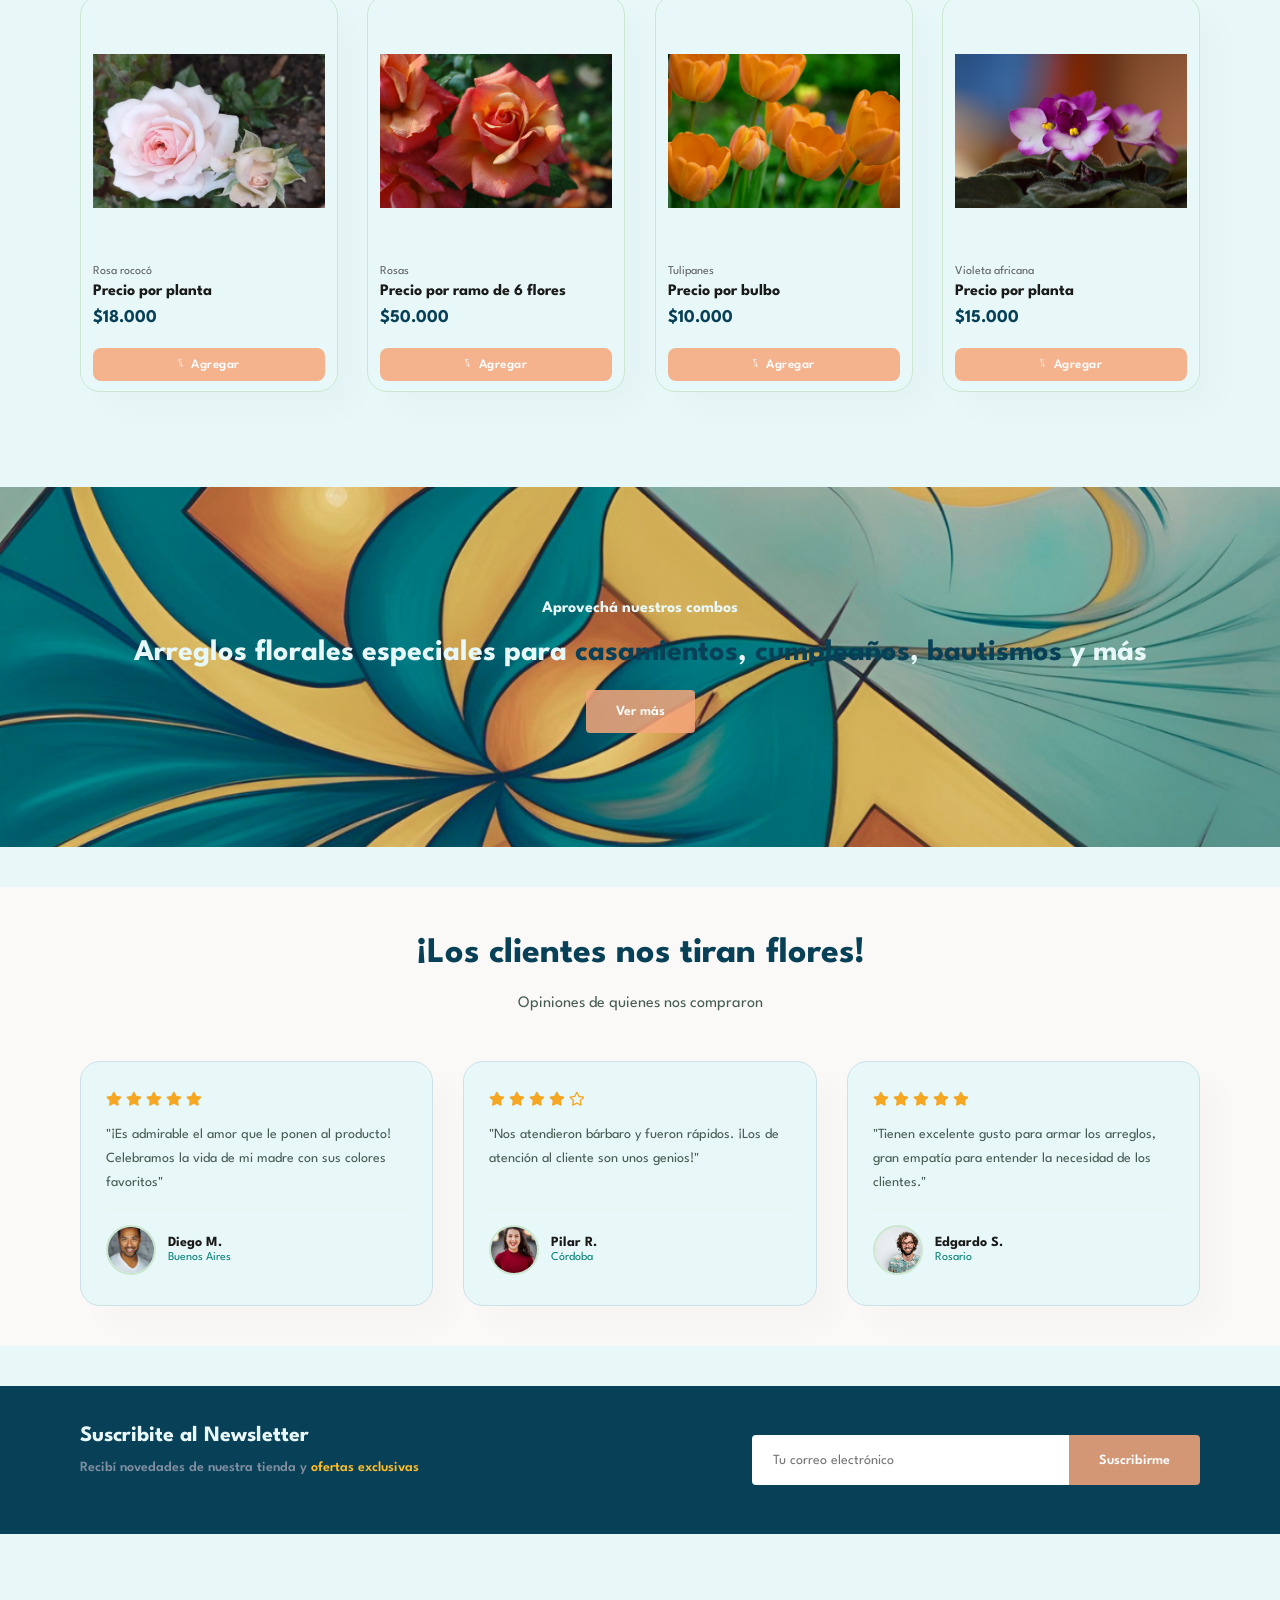
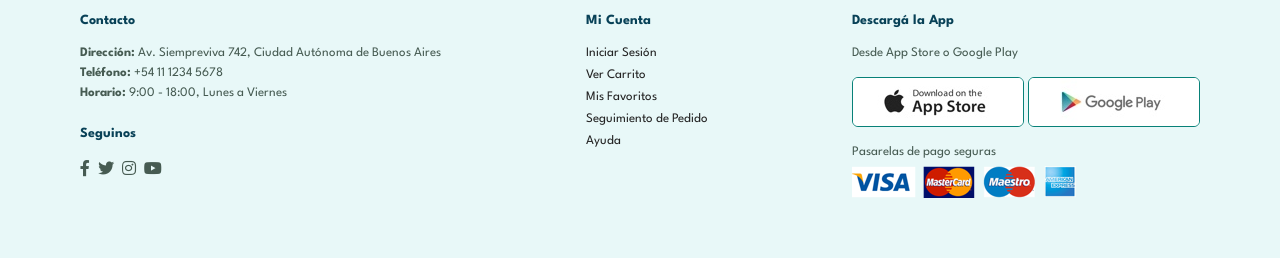
==== commit 30212d84: "Trabajando en el .Json y navegacion entre las paginas" ====
--- a/index.html
+++ b/index.html
@@ -72,7 +72,7 @@
 
                 <!-- Card de producto -->
                 <div class="producto">
-                    <img src="img/productos/calas.jpg" alt="Fresias">
+                    <img src="img/productos/fresia.jpg" alt="Fresias">
                     <div class="producto-descripcion">
                         <span>Fresias</span>
                         <h5>Precio por ramo</h5>
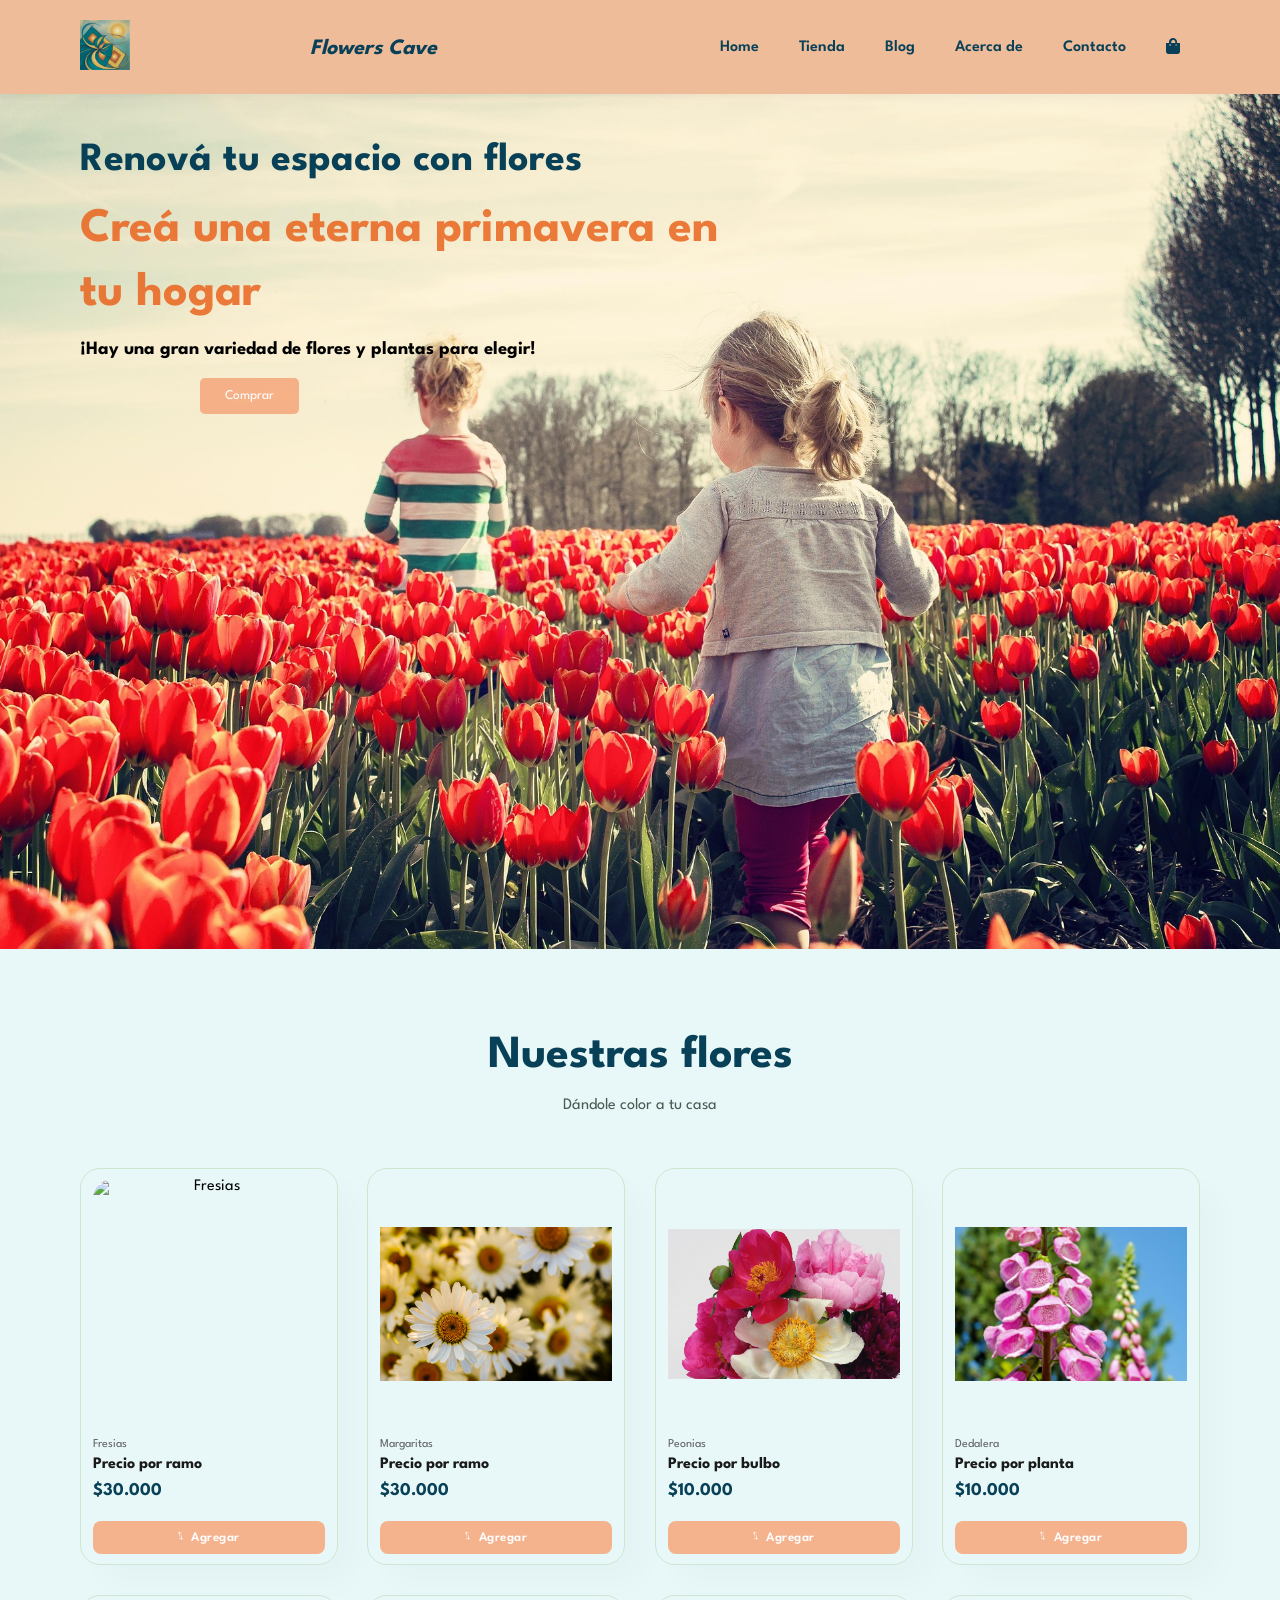
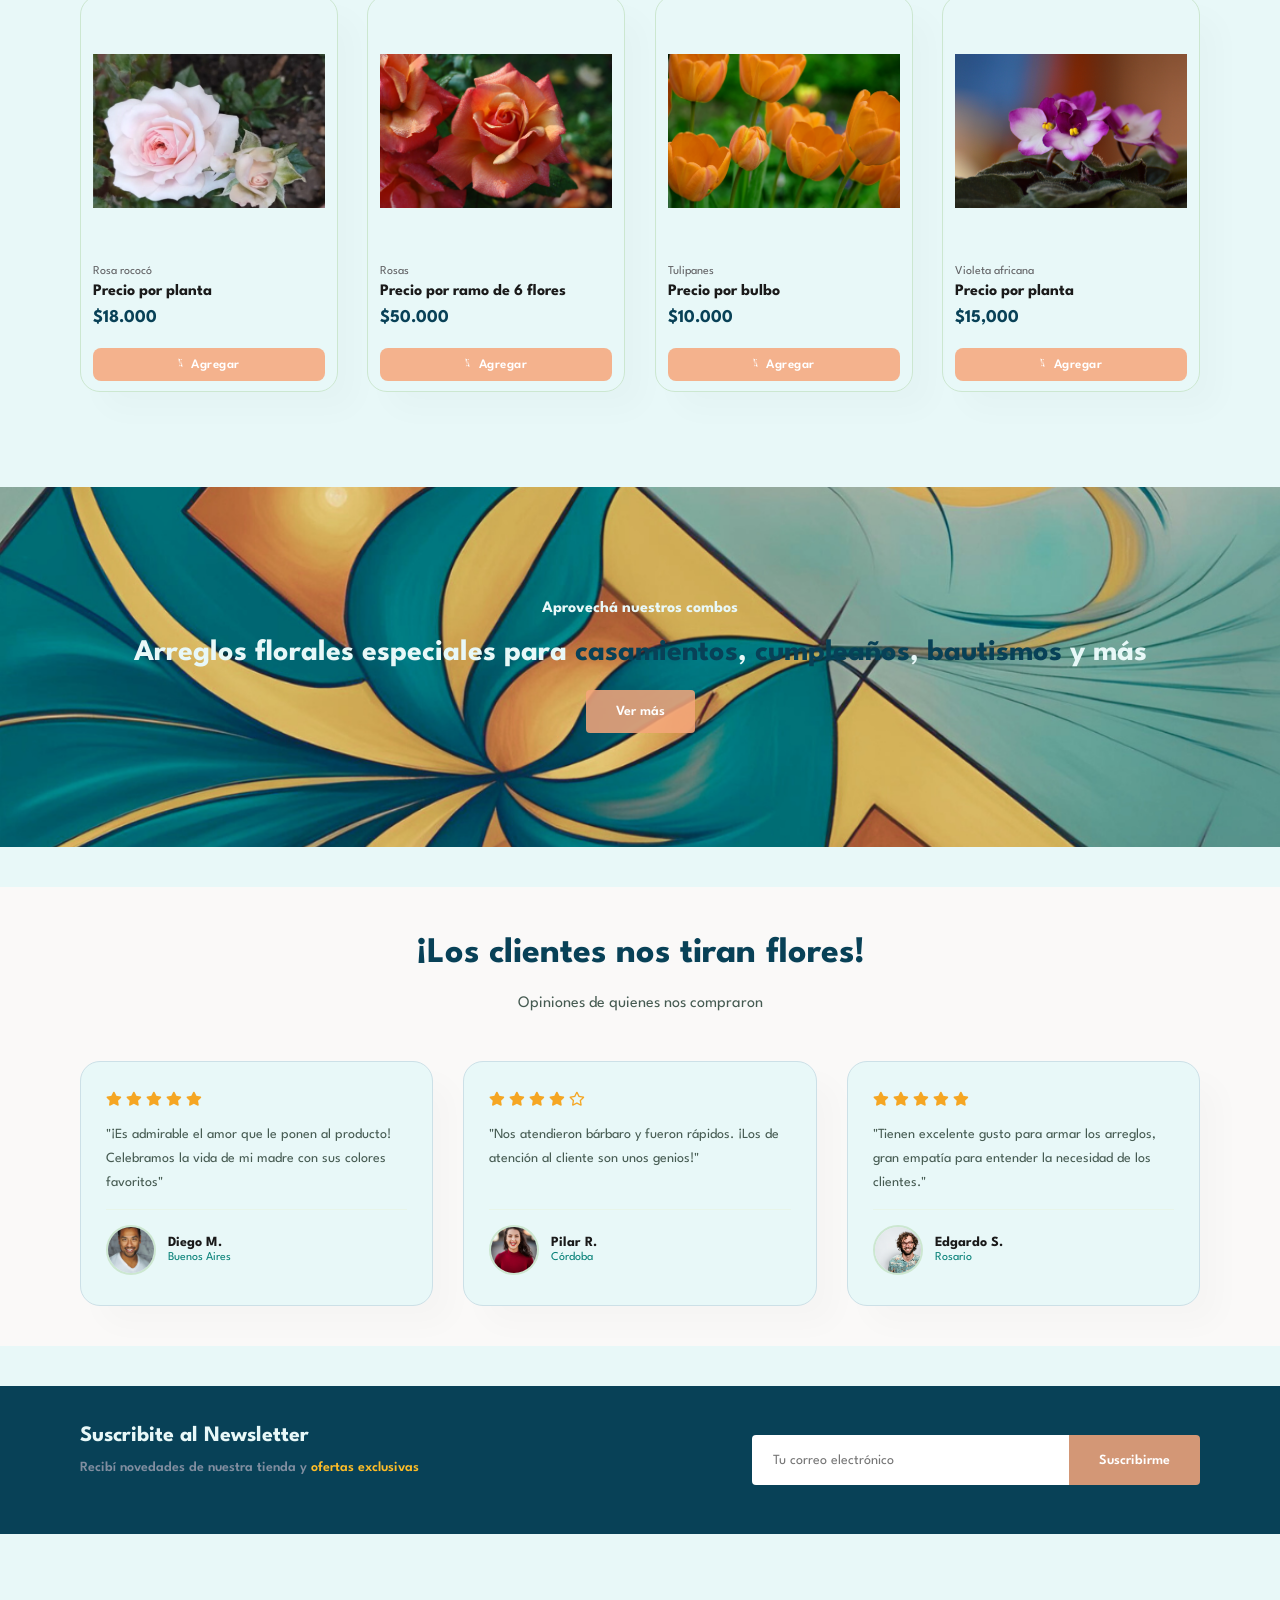
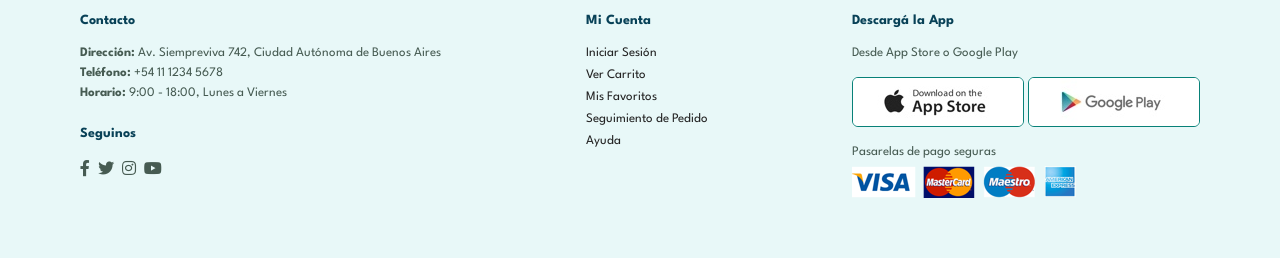
==== commit f6048964: "agregando productos en productos1.json" ====
--- a/index.html
+++ b/index.html
@@ -160,7 +160,7 @@
                     <div class="producto-descripcion">
                         <span>Violeta africana</span>
                         <h5>Precio por planta</h5>
-                        <h4>$15.000</h4>
+                        <h4>$15,000</h4>
                     </div>
                     <a href="#" class="carrito">
                         <i class="fal fa-shopping-cart"></i> Agregar
